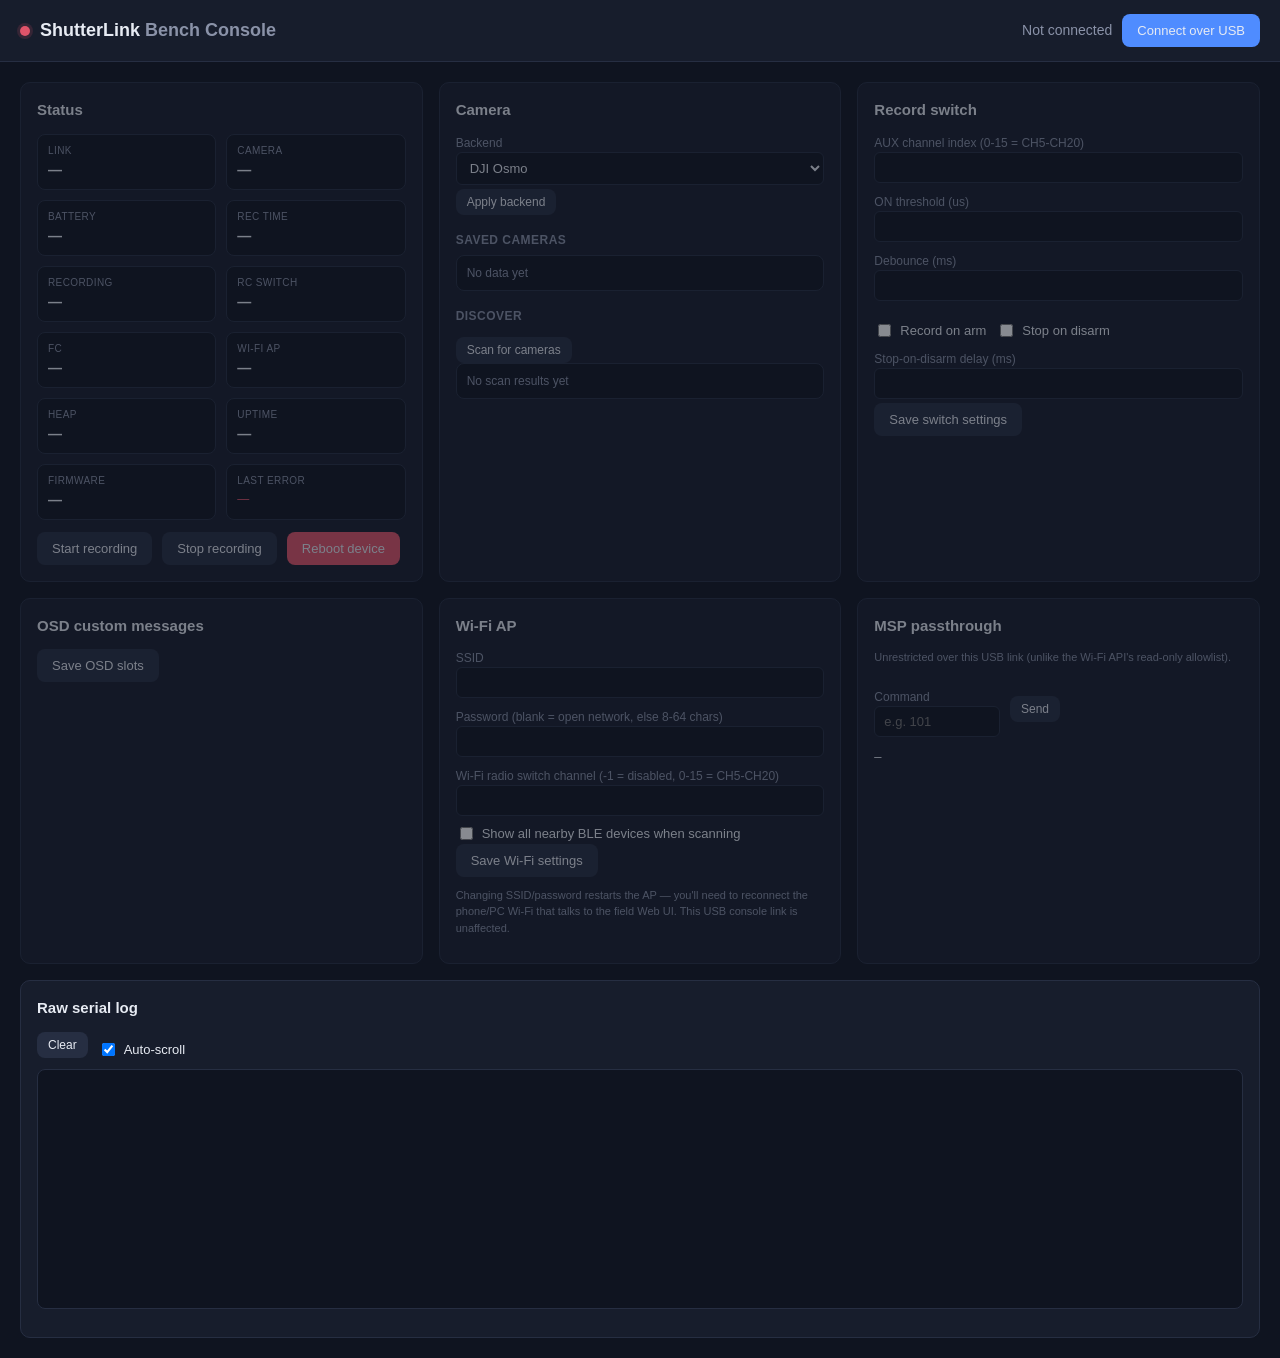
==== docs/index.html @ bcf12dd6 "Add Web Serial Interface hostable on Github Pages" ====
<!DOCTYPE html>
<html lang="en">
<head>
<meta charset="UTF-8">
<meta name="viewport" content="width=device-width, initial-scale=1.0">
<title>ShutterLink Bench Console</title>
<link rel="stylesheet" href="style.css">
</head>
<body>
<header class="topbar">
  <div class="brand">
    <span class="dot" id="connDot"></span>
    <h1>ShutterLink <span class="muted">Bench Console</span></h1>
  </div>
  <div class="conn-controls">
    <span id="connLabel" class="muted">Not connected</span>
    <button id="btnConnect" class="btn primary">Connect over USB</button>
    <button id="btnDisconnect" class="btn" hidden>Disconnect</button>
  </div>
</header>

<p class="unsupported" id="unsupportedNotice" hidden>
  Your browser doesn't support the <a href="https://developer.mozilla.org/en-US/docs/Web/API/Web_Serial_API" target="_blank" rel="noopener">Web Serial API</a>.
  Use a recent Chrome, Edge, or Opera desktop build. Also note Web Serial requires a secure context —
  this page must be served over <code>https://</code> (GitHub Pages is fine) or <code>http://localhost</code>,
  never opened directly as a <code>file://</code> URL.
</p>

<main id="app" class="grid" aria-disabled="true">

  <!-- Status -->
  <section class="card">
    <h2>Status</h2>
    <div class="status-grid">
      <div class="stat"><span class="label">Link</span><span class="value" id="stCamState">—</span></div>
      <div class="stat"><span class="label">Camera</span><span class="value" id="stCamName">—</span></div>
      <div class="stat"><span class="label">Battery</span><span class="value" id="stCamBatt">—</span></div>
      <div class="stat"><span class="label">Rec time</span><span class="value" id="stRecTime">—</span></div>
      <div class="stat"><span class="label">Recording</span><span class="value" id="stDesired">—</span></div>
      <div class="stat"><span class="label">RC switch</span><span class="value" id="stRcValue">—</span></div>
      <div class="stat"><span class="label">FC</span><span class="value" id="stFc">—</span></div>
      <div class="stat"><span class="label">Wi-Fi AP</span><span class="value" id="stWifi">—</span></div>
      <div class="stat"><span class="label">Heap</span><span class="value" id="stHeap">—</span></div>
      <div class="stat"><span class="label">Uptime</span><span class="value" id="stUptime">—</span></div>
      <div class="stat"><span class="label">Firmware</span><span class="value" id="stVersion">—</span></div>
      <div class="stat error-stat"><span class="label">Last error</span><span class="value" id="stLastError">—</span></div>
    </div>
    <div class="row">
      <button id="btnStart" class="btn">Start recording</button>
      <button id="btnStop" class="btn">Stop recording</button>
      <button id="btnReboot" class="btn danger">Reboot device</button>
    </div>
  </section>

  <!-- Camera -->
  <section class="card">
    <h2>Camera</h2>
    <label>Backend
      <select id="camType">
        <option value="0">DJI Osmo</option>
        <option value="1">GoPro</option>
      </select>
    </label>
    <button id="btnApplyCamType" class="btn small">Apply backend</button>

    <h3>Saved cameras</h3>
    <ul id="savedCamList" class="list">
      <li class="muted">No data yet</li>
    </ul>

    <h3>Discover</h3>
    <div class="row">
      <button id="btnScan" class="btn small">Scan for cameras</button>
      <span id="scanStatus" class="muted"></span>
    </div>
    <ul id="pendingCamList" class="list">
      <li class="muted">No scan results yet</li>
    </ul>
  </section>

  <!-- Record switch -->
  <section class="card">
    <h2>Record switch</h2>
    <label>AUX channel index (0-15 = CH5-CH20)
      <input type="number" id="auxChannel" min="0" max="15" step="1">
    </label>
    <label>ON threshold (us)
      <input type="number" id="threshold" min="1200" max="1800" step="1">
    </label>
    <label>Debounce (ms)
      <input type="number" id="debounce" min="50" max="1000" step="1">
    </label>
    <div class="row toggles">
      <label class="switch-label"><input type="checkbox" id="recordOnArm"> Record on arm</label>
      <label class="switch-label"><input type="checkbox" id="stopOnDisarm"> Stop on disarm</label>
    </div>
    <label>Stop-on-disarm delay (ms)
      <input type="number" id="stopOnDisarmDelay" min="0" max="15000" step="50">
    </label>
    <button id="btnSaveSwitch" class="btn">Save switch settings</button>
  </section>

  <!-- OSD -->
  <section class="card">
    <h2>OSD custom messages</h2>
    <div id="osdSlots" class="osd-slots"></div>
    <button id="btnSaveOsd" class="btn">Save OSD slots</button>
  </section>

  <!-- Wi-Fi -->
  <section class="card">
    <h2>Wi-Fi AP</h2>
    <label>SSID
      <input type="text" id="apSsid" maxlength="32">
    </label>
    <label>Password (blank = open network, else 8-64 chars)
      <input type="text" id="apPass" maxlength="64">
    </label>
    <label>Wi-Fi radio switch channel (-1 = disabled, 0-15 = CH5-CH20)
      <input type="number" id="wifiSwitch" min="-1" max="15" step="1">
    </label>
    <label class="switch-label"><input type="checkbox" id="scanAll"> Show all nearby BLE devices when scanning</label>
    <button id="btnSaveWifi" class="btn">Save Wi-Fi settings</button>
    <p class="hint">Changing SSID/password restarts the AP — you'll need to reconnect the phone/PC Wi-Fi
      that talks to the field Web UI. This USB console link is unaffected.</p>
  </section>

  <!-- MSP -->
  <section class="card">
    <h2>MSP passthrough</h2>
    <p class="hint">Unrestricted over this USB link (unlike the Wi-Fi API's read-only allowlist).</p>
    <div class="row">
      <label>Command
        <input type="number" id="mspCmd" min="0" max="255" step="1" placeholder="e.g. 101">
      </label>
      <button id="btnMsp" class="btn small">Send</button>
    </div>
    <pre id="mspResult" class="mono small-pre">—</pre>
  </section>

  <!-- Raw log -->
  <section class="card wide">
    <h2>Raw serial log</h2>
    <div class="row">
      <button id="btnClearLog" class="btn small">Clear</button>
      <label class="switch-label"><input type="checkbox" id="autoScroll" checked> Auto-scroll</label>
    </div>
    <pre id="rawLog" class="mono log"></pre>
  </section>

</main>

<script src="app.js"></script>
</body>
</html>
---- docs/style.css ----
:root {
  --bg: #0f1420;
  --panel: #171d2c;
  --panel-border: #262e42;
  --text: #e7ebf3;
  --muted: #8a92a8;
  --accent: #4f8cff;
  --accent-dim: #2c4a86;
  --ok: #33c07f;
  --warn: #e0a63e;
  --err: #e0546a;
  --radius: 10px;
}

* { box-sizing: border-box; }

body {
  margin: 0;
  background: var(--bg);
  color: var(--text);
  font-family: -apple-system, BlinkMacSystemFont, "Segoe UI", Roboto, sans-serif;
  font-size: 14px;
  line-height: 1.5;
}

h1 { font-size: 18px; margin: 0; font-weight: 600; }
h2 { font-size: 15px; margin: 0 0 12px; font-weight: 600; color: var(--text); }
h3 { font-size: 12px; margin: 16px 0 6px; text-transform: uppercase; letter-spacing: .04em; color: var(--muted); }

.muted { color: var(--muted); }

.topbar {
  display: flex;
  align-items: center;
  justify-content: space-between;
  gap: 12px;
  padding: 14px 20px;
  border-bottom: 1px solid var(--panel-border);
  background: var(--panel);
  flex-wrap: wrap;
}

.brand { display: flex; align-items: center; gap: 10px; }

.dot {
  width: 10px; height: 10px; border-radius: 50%;
  background: var(--err);
  box-shadow: 0 0 0 3px rgba(224, 84, 106, .15);
  flex-shrink: 0;
}
.dot.connected {
  background: var(--ok);
  box-shadow: 0 0 0 3px rgba(51, 192, 127, .18);
}

.conn-controls { display: flex; align-items: center; gap: 10px; }

.unsupported {
  margin: 16px 20px;
  padding: 12px 14px;
  background: rgba(224, 166, 62, .1);
  border: 1px solid rgba(224, 166, 62, .35);
  border-radius: var(--radius);
  color: var(--warn);
}
.unsupported a { color: inherit; }

.btn {
  background: var(--panel-border);
  color: var(--text);
  border: 1px solid transparent;
  border-radius: 8px;
  padding: 8px 14px;
  font-size: 13px;
  cursor: pointer;
}
.btn:hover { filter: brightness(1.15); }
.btn:disabled { opacity: .4; cursor: not-allowed; }
.btn.small { padding: 5px 10px; font-size: 12px; }
.btn.primary { background: var(--accent); }
.btn.danger { background: var(--err); }

.grid {
  display: grid;
  grid-template-columns: repeat(auto-fit, minmax(300px, 1fr));
  gap: 16px;
  padding: 20px;
}

#app[aria-disabled="true"] .card:not(.wide) { opacity: .5; pointer-events: none; }

.card {
  background: var(--panel);
  border: 1px solid var(--panel-border);
  border-radius: var(--radius);
  padding: 16px;
}
.card.wide { grid-column: 1 / -1; }

label {
  display: block;
  font-size: 12px;
  color: var(--muted);
  margin: 10px 0 4px;
}

input[type="text"], input[type="number"], select {
  width: 100%;
  background: var(--bg);
  border: 1px solid var(--panel-border);
  color: var(--text);
  border-radius: 6px;
  padding: 7px 9px;
  font-size: 13px;
}

.switch-label {
  display: flex;
  align-items: center;
  gap: 6px;
  color: var(--text);
  font-size: 13px;
  margin: 8px 0 0;
}
.switch-label input { width: auto; }

.row { display: flex; align-items: center; gap: 10px; flex-wrap: wrap; margin-top: 12px; }
.toggles { margin-top: 12px; }

.status-grid {
  display: grid;
  grid-template-columns: repeat(auto-fill, minmax(120px, 1fr));
  gap: 10px;
}
.stat {
  display: flex;
  flex-direction: column;
  gap: 2px;
  padding: 8px 10px;
  background: var(--bg);
  border-radius: 8px;
  border: 1px solid var(--panel-border);
}
.stat .label { font-size: 10px; text-transform: uppercase; letter-spacing: .04em; color: var(--muted); }
.stat .value { font-size: 14px; font-weight: 600; word-break: break-word; }
.error-stat .value { color: var(--err); font-weight: 500; font-size: 12px; }

.list {
  list-style: none;
  margin: 0;
  padding: 0;
  display: flex;
  flex-direction: column;
  gap: 6px;
}
.list li {
  display: flex;
  align-items: center;
  justify-content: space-between;
  gap: 8px;
  padding: 8px 10px;
  background: var(--bg);
  border: 1px solid var(--panel-border);
  border-radius: 8px;
  font-size: 12px;
}
.list li.active { border-color: var(--accent); }
.list .cam-name { font-weight: 600; }
.list .cam-meta { color: var(--muted); }
.list .cam-actions { display: flex; gap: 6px; }

.osd-slots {
  display: grid;
  grid-template-columns: repeat(auto-fit, minmax(130px, 1fr));
  gap: 10px;
}
.osd-slot { display: flex; flex-direction: column; }
.osd-slot .preview { font-size: 11px; color: var(--muted); margin-top: 4px; min-height: 14px; }

.mono { font-family: "SF Mono", Consolas, Menlo, monospace; }
.small-pre { font-size: 12px; white-space: pre-wrap; word-break: break-word; margin: 8px 0 0; }

.log {
  height: 240px;
  overflow-y: auto;
  background: var(--bg);
  border: 1px solid var(--panel-border);
  border-radius: 8px;
  padding: 10px;
  margin-top: 10px;
  font-size: 12px;
  white-space: pre-wrap;
  word-break: break-word;
}

.hint { font-size: 11px; color: var(--muted); margin-top: 10px; }

.log div.log-dbg { color: var(--muted); }
.log div.log-json { color: var(--ok); }
.log div.err { color: var(--err); }

.btn.small.danger { background: var(--err); }

@media (max-width: 640px) {
  .topbar { flex-direction: column; align-items: flex-start; }
}
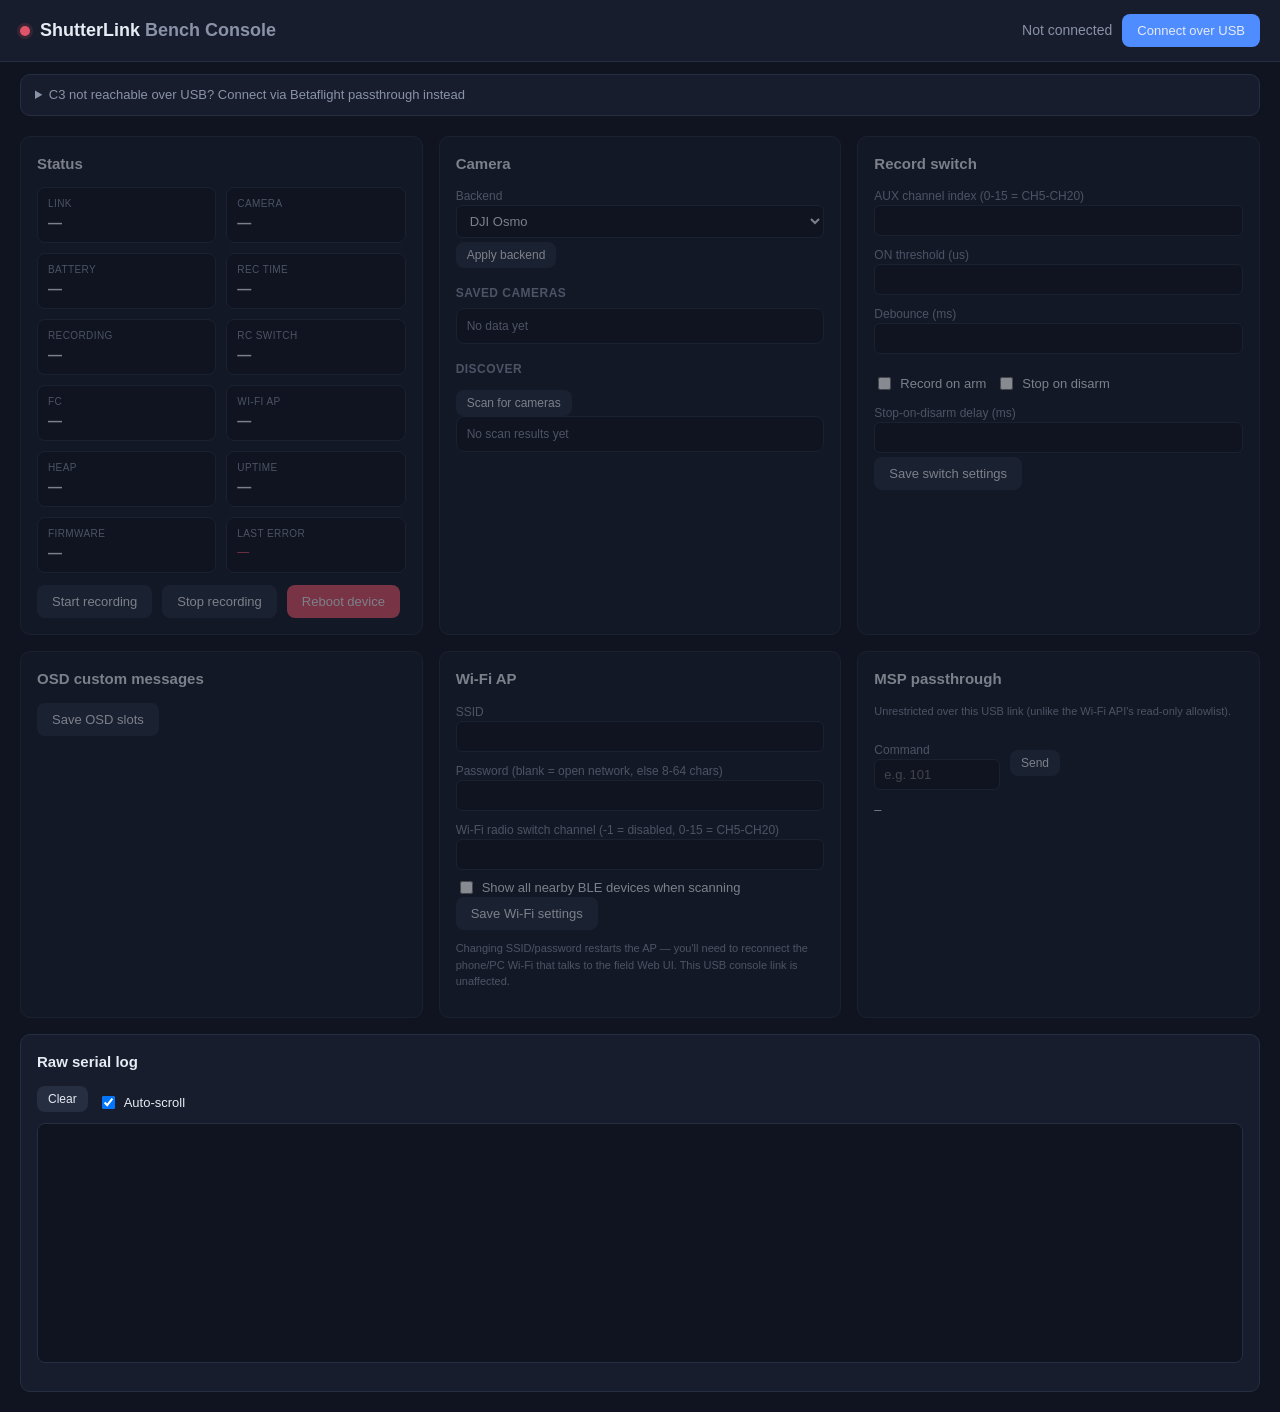
==== commit aa6fee47: "Streamline the Betaflight Passthrough so you don't have to manually set it up" ====
--- a/docs/index.html
+++ b/docs/index.html
@@ -18,6 +18,26 @@
     <button id="btnDisconnect" class="btn" hidden>Disconnect</button>
   </div>
 </header>
+
+<details class="passthrough-panel" id="passthroughPanel">
+  <summary>C3 not reachable over USB? Connect via Betaflight passthrough instead</summary>
+  <div class="row">
+    <label>FC UART # (Ports tab, wired to the C3)
+      <input type="number" id="fcUartNumber" min="1" max="20" step="1" placeholder="e.g. 3">
+    </label>
+    <label>Baud
+      <input type="number" id="fcUartBaud" min="9600" step="1" value="115200">
+    </label>
+    <button id="btnConnectPassthrough" class="btn">Connect via FC passthrough</button>
+  </div>
+  <p class="hint">
+    Opens the FC's own USB port, drives its CLI the way Betaflight Configurator's CLI tab does
+    (<code>#</code> then <code>serialpassthrough &lt;uart&gt; &lt;baud&gt;</code>), then talks to the
+    C3 straight over that same connection — no Configurator window, no reconnecting to a different
+    port. The FC stops flying the instant passthrough starts and needs a power cycle afterwards to
+    fly again, so this is a bench/disarmed-only connection method, same as the direct USB one.
+  </p>
+</details>
 
 <p class="unsupported" id="unsupportedNotice" hidden>
   Your browser doesn't support the <a href="https://developer.mozilla.org/en-US/docs/Web/API/Web_Serial_API" target="_blank" rel="noopener">Web Serial API</a>.
--- a/docs/style.css
+++ b/docs/style.css
@@ -55,6 +55,23 @@
 
 .conn-controls { display: flex; align-items: center; gap: 10px; }
 
+.passthrough-panel {
+  margin: 12px 20px 0;
+  padding: 10px 14px;
+  background: var(--panel);
+  border: 1px solid var(--panel-border);
+  border-radius: var(--radius);
+}
+.passthrough-panel summary {
+  cursor: pointer;
+  font-size: 13px;
+  color: var(--muted);
+}
+.passthrough-panel summary:hover { color: var(--text); }
+.passthrough-panel .row { margin-top: 12px; align-items: flex-end; }
+.passthrough-panel label { margin: 0; min-width: 140px; }
+.passthrough-panel input { width: auto; }
+
 .unsupported {
   margin: 16px 20px;
   padding: 12px 14px;
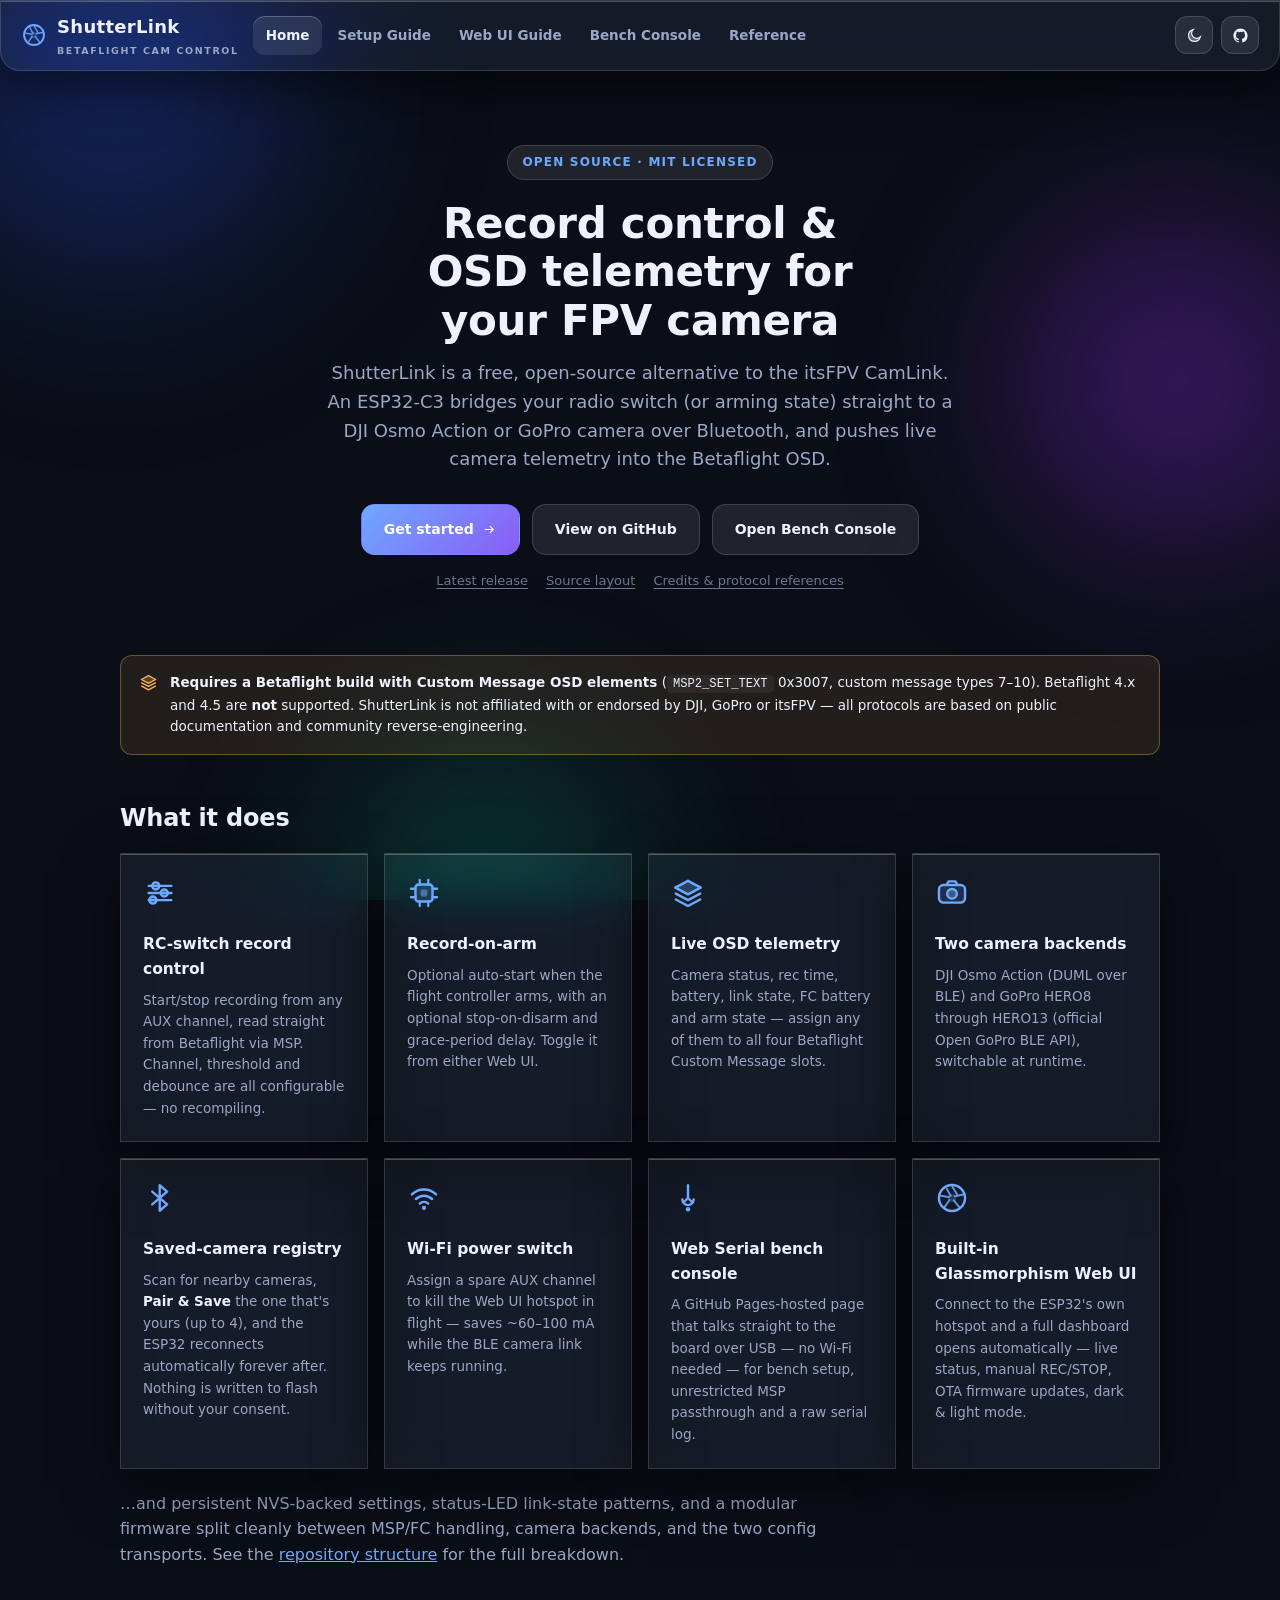
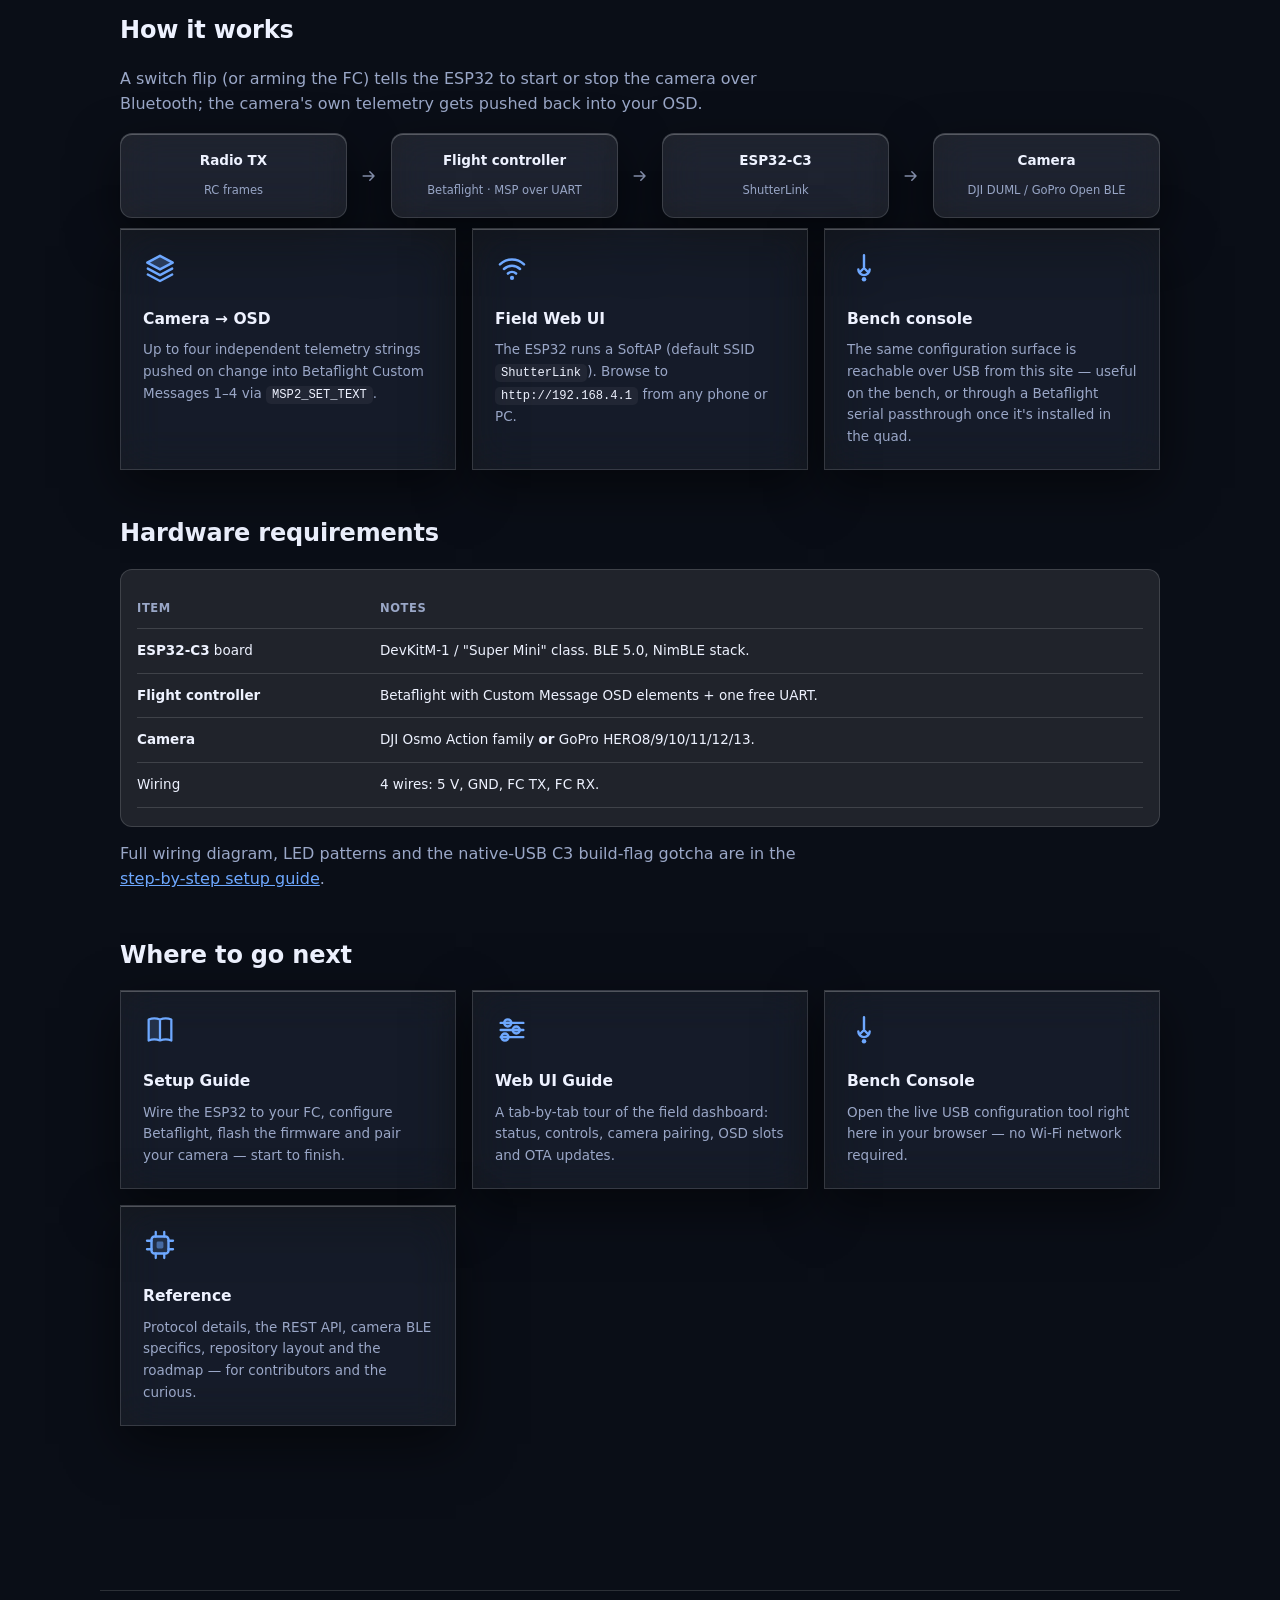
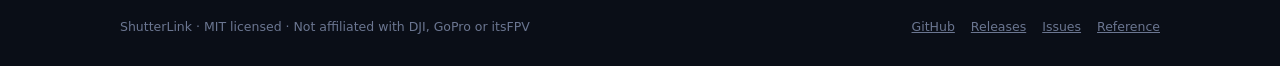
==== commit ccf7205e: "Update Github Pages to a proper site" ====
--- a/docs/index.html
+++ b/docs/index.html
@@ -1,175 +1,233 @@
 <!DOCTYPE html>
-<html lang="en">
+<html lang="en" data-theme="dark">
 <head>
 <meta charset="UTF-8">
 <meta name="viewport" content="width=device-width, initial-scale=1.0">
-<title>ShutterLink Bench Console</title>
-<link rel="stylesheet" href="style.css">
+<title>ShutterLink — Open-source CamLink alternative for Betaflight</title>
+<meta name="description" content="ShutterLink is an open-source ESP32-C3 BLE bridge that turns an RC switch into record control for DJI Osmo Action and GoPro cameras, with live telemetry pushed into the Betaflight OSD.">
+<script>(function(){try{var t=localStorage.getItem('shutterlink.theme');if(t)document.documentElement.setAttribute('data-theme',t);}catch(e){}})();</script>
+<link rel="stylesheet" href="assets/site.css">
 </head>
 <body>
-<header class="topbar">
-  <div class="brand">
-    <span class="dot" id="connDot"></span>
-    <h1>ShutterLink <span class="muted">Bench Console</span></h1>
-  </div>
-  <div class="conn-controls">
-    <span id="connLabel" class="muted">Not connected</span>
-    <button id="btnConnect" class="btn primary">Connect over USB</button>
-    <button id="btnDisconnect" class="btn" hidden>Disconnect</button>
+<div class="bg"><div class="blob b1"></div><div class="blob b2"></div><div class="blob b3"></div></div>
+<svg width="0" height="0" style="position:absolute">
+<defs>
+<symbol id="i-aperture" viewBox="0 0 24 24"><circle cx="12" cy="12" r="9.2" fill="none" stroke="currentColor" stroke-width="1.7"/><path d="M12 3.5 L15.8 9.8 M20.9 9.4 L13.4 10.9 M17.8 19.4 L12.9 13.1 M6.4 19 L10.6 12.9 M3.2 10.2 L10.5 11.4 M8 4.9 L11.4 11" fill="none" stroke="currentColor" stroke-width="1.4" opacity=".85"/><circle cx="12" cy="12" r="3.1" fill="currentColor" opacity=".22"/></symbol>
+<symbol id="i-sun" viewBox="0 0 24 24"><circle cx="12" cy="12" r="4.4" fill="currentColor" opacity=".3"/><circle cx="12" cy="12" r="4.4" fill="none" stroke="currentColor" stroke-width="1.7"/><g stroke="currentColor" stroke-width="1.7" stroke-linecap="round"><path d="M12 2.8v2.4M12 18.8v2.4M2.8 12h2.4M18.8 12h2.4M5.5 5.5l1.7 1.7M16.8 16.8l1.7 1.7M18.5 5.5l-1.7 1.7M7.2 16.8l-1.7 1.7"/></g></symbol>
+<symbol id="i-moon" viewBox="0 0 24 24"><path d="M20.2 13.9 A8.4 8.4 0 1 1 10 3.7 A6.8 6.8 0 0 0 20.2 13.9 Z" fill="currentColor" opacity=".28"/><path d="M20.2 13.9 A8.4 8.4 0 1 1 10 3.7 A6.8 6.8 0 0 0 20.2 13.9 Z" fill="none" stroke="currentColor" stroke-width="1.7"/></symbol>
+<symbol id="i-menu" viewBox="0 0 24 24"><g stroke="currentColor" stroke-width="1.8" stroke-linecap="round"><path d="M4 7h16M4 12h16M4 17h16"/></g></symbol>
+<symbol id="i-github" viewBox="0 0 24 24"><path fill="currentColor" d="M12 2C6.48 2 2 6.58 2 12.25c0 4.53 2.87 8.37 6.84 9.73.5.1.68-.22.68-.5 0-.24-.01-.87-.01-1.71-2.78.62-3.37-1.37-3.37-1.37-.45-1.19-1.11-1.5-1.11-1.5-.91-.64.07-.63.07-.63 1 .07 1.53 1.05 1.53 1.05.89 1.57 2.34 1.12 2.91.85.09-.66.35-1.12.63-1.38-2.22-.26-4.56-1.14-4.56-5.07 0-1.12.39-2.04 1.03-2.75-.1-.26-.45-1.32.1-2.75 0 0 .84-.28 2.75 1.05a9.3 9.3 0 0 1 2.5-.35c.85 0 1.71.12 2.5.35 1.91-1.33 2.75-1.05 2.75-1.05.55 1.43.2 2.49.1 2.75.64.71 1.03 1.63 1.03 2.75 0 3.94-2.34 4.8-4.57 5.06.36.32.68.94.68 1.9 0 1.37-.01 2.47-.01 2.81 0 .28.18.61.69.5A10.26 10.26 0 0 0 22 12.25C22 6.58 17.52 2 12 2Z"/></symbol>
+<symbol id="i-cam" viewBox="0 0 24 24"><rect x="2.8" y="6.4" width="18.4" height="12.4" rx="3.2" fill="currentColor" opacity=".16"/><rect x="2.8" y="6.4" width="18.4" height="12.4" rx="3.2" fill="none" stroke="currentColor" stroke-width="1.7"/><path d="M8.2 6.2 L9.6 3.8 h4.8 l1.4 2.4" fill="none" stroke="currentColor" stroke-width="1.7" stroke-linejoin="round"/><circle cx="12" cy="12.6" r="3.4" fill="currentColor" opacity=".35"/><circle cx="12" cy="12.6" r="3.4" fill="none" stroke="currentColor" stroke-width="1.7"/></symbol>
+<symbol id="i-sliders" viewBox="0 0 24 24"><g stroke="currentColor" stroke-width="1.7" stroke-linecap="round"><path d="M4 7h16M4 12h16M4 17h16"/></g><circle cx="9" cy="7" r="2.5" fill="currentColor" opacity=".35"/><circle cx="9" cy="7" r="2.5" fill="none" stroke="currentColor" stroke-width="1.7"/><circle cx="15" cy="12" r="2.5" fill="currentColor" opacity=".35"/><circle cx="15" cy="12" r="2.5" fill="none" stroke="currentColor" stroke-width="1.7"/><circle cx="7" cy="17" r="2.5" fill="currentColor" opacity=".35"/><circle cx="7" cy="17" r="2.5" fill="none" stroke="currentColor" stroke-width="1.7"/></symbol>
+<symbol id="i-layers" viewBox="0 0 24 24"><path d="M12 3.4 L21 8.2 L12 13 L3 8.2 Z" fill="currentColor" opacity=".25"/><path d="M12 3.4 L21 8.2 L12 13 L3 8.2 Z" fill="none" stroke="currentColor" stroke-width="1.7" stroke-linejoin="round"/><path d="M3.4 12.4 L12 17 L20.6 12.4 M3.4 16.6 L12 21.2 L20.6 16.6" fill="none" stroke="currentColor" stroke-width="1.7" stroke-linecap="round" stroke-linejoin="round"/></symbol>
+<symbol id="i-wifi" viewBox="0 0 24 24"><path d="M3.5 9.4 C8.4 4.9 15.6 4.9 20.5 9.4 M6.3 12.7 C9.6 9.7 14.4 9.7 17.7 12.7 M9.1 15.9 C10.8 14.4 13.2 14.4 14.9 15.9" fill="none" stroke="currentColor" stroke-width="1.8" stroke-linecap="round"/><circle cx="12" cy="19" r="1.5" fill="currentColor"/></symbol>
+<symbol id="i-bt" viewBox="0 0 24 24"><path d="M6.5 7.5 L17 16.5 L11.8 21 V3 L17 7.5 L6.5 16.5" fill="none" stroke="currentColor" stroke-width="1.7" stroke-linecap="round" stroke-linejoin="round"/></symbol>
+<symbol id="i-usb" viewBox="0 0 24 24"><path d="M12 3v9m0 0-3 3m3-3 3 3M8 13a4 4 0 1 0 8 0" fill="none" stroke="currentColor" stroke-width="1.7" stroke-linecap="round" stroke-linejoin="round"/><circle cx="12" cy="20" r="1.6" fill="currentColor"/></symbol>
+<symbol id="i-chip" viewBox="0 0 24 24"><rect x="6" y="6" width="12" height="12" rx="2.2" fill="currentColor" opacity=".16"/><rect x="6" y="6" width="12" height="12" rx="2.2" fill="none" stroke="currentColor" stroke-width="1.7"/><rect x="9.6" y="9.6" width="4.8" height="4.8" rx="1" fill="currentColor" opacity=".5"/><g stroke="currentColor" stroke-width="1.6" stroke-linecap="round"><path d="M9 2.8v3.2M15 2.8v3.2M9 18v3.2M15 18v3.2M2.8 9h3.2M2.8 15h3.2M18 9h3.2M18 15h3.2"/></g></symbol>
+<symbol id="i-book" viewBox="0 0 24 24"><path d="M4 4.6c2.6-1 5.4-1 8 0v14.8c-2.6-1-5.4-1-8 0Z" fill="currentColor" opacity=".16"/><path d="M4 4.6c2.6-1 5.4-1 8 0v14.8c-2.6-1-5.4-1-8 0ZM20 4.6c-2.6-1-5.4-1-8 0v14.8c2.6-1 5.4-1 8 0Z" fill="none" stroke="currentColor" stroke-width="1.6" stroke-linejoin="round"/></symbol>
+<symbol id="i-arrow" viewBox="0 0 24 24"><path d="M5 12h13m0 0-5-5m5 5-5 5" fill="none" stroke="currentColor" stroke-width="1.8" stroke-linecap="round" stroke-linejoin="round"/></symbol>
+</defs>
+</svg>
+
+<header class="site-header glass">
+  <a href="index.html" class="brand">
+    <svg><use href="#i-aperture"/></svg>
+    <span class="name">ShutterLink<span class="sub">Betaflight Cam Control</span></span>
+  </a>
+  <button class="iconbtn" id="navToggle" aria-label="Toggle menu"><svg><use href="#i-menu"/></svg></button>
+  <nav class="site-nav">
+    <a href="index.html">Home</a>
+    <a href="setup.html">Setup Guide</a>
+    <a href="webui.html">Web UI Guide</a>
+    <a href="console.html">Bench Console</a>
+    <a href="reference.html">Reference</a>
+  </nav>
+  <div class="header-actions">
+    <button class="iconbtn" id="themeBtn" title="Toggle theme"><svg id="themeIco"><use href="#i-moon"/></svg></button>
+    <a class="iconbtn" href="https://github.com/Caboosh/shutterlink-CBSHFPV" target="_blank" rel="noopener" title="View on GitHub"><svg><use href="#i-github"/></svg></a>
   </div>
 </header>
 
-<details class="passthrough-panel" id="passthroughPanel">
-  <summary>C3 not reachable over USB? Connect via Betaflight passthrough instead</summary>
-  <div class="row">
-    <label>FC UART # (Ports tab, wired to the C3)
-      <input type="number" id="fcUartNumber" min="1" max="20" step="1" placeholder="e.g. 3">
-    </label>
-    <label>Baud
-      <input type="number" id="fcUartBaud" min="9600" step="1" value="115200">
-    </label>
-    <button id="btnConnectPassthrough" class="btn">Connect via FC passthrough</button>
+<main class="page">
+
+  <section class="hero">
+    <span class="eyebrow">Open source · MIT licensed</span>
+    <h1>Record control &amp; OSD telemetry for your FPV camera</h1>
+    <p class="sub">ShutterLink is a free, open-source alternative to the itsFPV CamLink. An ESP32-C3
+      bridges your radio switch (or arming state) straight to a DJI Osmo Action or GoPro camera over
+      Bluetooth, and pushes live camera telemetry into the Betaflight OSD.</p>
+    <div class="hero-ctas">
+      <a class="btn primary" href="setup.html">Get started <svg width="15" height="15"><use href="#i-arrow"/></svg></a>
+      <a class="btn" href="https://github.com/Caboosh/shutterlink-CBSHFPV" target="_blank" rel="noopener">View on GitHub</a>
+      <a class="btn" href="console.html">Open Bench Console</a>
+    </div>
+    <div class="hero-links">
+      <a href="https://github.com/Caboosh/shutterlink-CBSHFPV/releases" target="_blank" rel="noopener">Latest release</a>
+      <a href="reference.html#repository-structure">Source layout</a>
+      <a href="reference.html#credits">Credits &amp; protocol references</a>
+    </div>
+  </section>
+
+  <section class="section">
+    <div class="notice">
+      <svg><use href="#i-layers"/></svg>
+      <p><strong>Requires a Betaflight build with Custom Message OSD elements</strong>
+        (<code>MSP2_SET_TEXT</code> 0x3007, custom message types 7–10). Betaflight 4.x and 4.5 are
+        <strong>not</strong> supported. ShutterLink is not affiliated with or endorsed by DJI, GoPro or
+        itsFPV — all protocols are based on public documentation and community reverse-engineering.</p>
+    </div>
+  </section>
+
+  <section class="section">
+    <h2>What it does</h2>
+    <div class="grid">
+      <div class="glass feature">
+        <svg class="ic"><use href="#i-sliders"/></svg>
+        <h3>RC-switch record control</h3>
+        <p>Start/stop recording from any AUX channel, read straight from Betaflight via MSP. Channel,
+          threshold and debounce are all configurable — no recompiling.</p>
+      </div>
+      <div class="glass feature">
+        <svg class="ic"><use href="#i-chip"/></svg>
+        <h3>Record-on-arm</h3>
+        <p>Optional auto-start when the flight controller arms, with an optional stop-on-disarm and
+          grace-period delay. Toggle it from either Web UI.</p>
+      </div>
+      <div class="glass feature">
+        <svg class="ic"><use href="#i-layers"/></svg>
+        <h3>Live OSD telemetry</h3>
+        <p>Camera status, rec time, battery, link state, FC battery and arm state — assign any of them
+          to all four Betaflight Custom Message slots.</p>
+      </div>
+      <div class="glass feature">
+        <svg class="ic"><use href="#i-cam"/></svg>
+        <h3>Two camera backends</h3>
+        <p>DJI Osmo Action (DUML over BLE) and GoPro HERO8 through HERO13 (official Open GoPro BLE API),
+          switchable at runtime.</p>
+      </div>
+      <div class="glass feature">
+        <svg class="ic"><use href="#i-bt"/></svg>
+        <h3>Saved-camera registry</h3>
+        <p>Scan for nearby cameras, <strong>Pair &amp; Save</strong> the one that's yours (up to 4), and
+          the ESP32 reconnects automatically forever after. Nothing is written to flash without your
+          consent.</p>
+      </div>
+      <div class="glass feature">
+        <svg class="ic"><use href="#i-wifi"/></svg>
+        <h3>Wi-Fi power switch</h3>
+        <p>Assign a spare AUX channel to kill the Web UI hotspot in flight — saves ~60–100&nbsp;mA while
+          the BLE camera link keeps running.</p>
+      </div>
+      <div class="glass feature">
+        <svg class="ic"><use href="#i-usb"/></svg>
+        <h3>Web Serial bench console</h3>
+        <p>A GitHub Pages-hosted page that talks straight to the board over USB — no Wi-Fi needed —
+          for bench setup, unrestricted MSP passthrough and a raw serial log.</p>
+      </div>
+      <div class="glass feature">
+        <svg class="ic"><use href="#i-aperture"/></svg>
+        <h3>Built-in Glassmorphism Web UI</h3>
+        <p>Connect to the ESP32's own hotspot and a full dashboard opens automatically — live status,
+          manual REC/STOP, OTA firmware updates, dark &amp; light mode.</p>
+      </div>
+    </div>
+    <p style="margin-top:22px">…and persistent NVS-backed settings, status-LED link-state patterns, and a
+      modular firmware split cleanly between MSP/FC handling, camera backends, and the two config
+      transports. See the <a href="reference.html#repository-structure">repository structure</a> for the
+      full breakdown.</p>
+  </section>
+
+  <section class="section">
+    <h2>How it works</h2>
+    <p>A switch flip (or arming the FC) tells the ESP32 to start or stop the camera over Bluetooth; the
+      camera's own telemetry gets pushed back into your OSD.</p>
+    <div class="flow">
+      <div class="node glass"><b>Radio TX</b><span>RC frames</span></div>
+      <div class="arrow"><svg width="20" height="20"><use href="#i-arrow"/></svg></div>
+      <div class="node glass"><b>Flight controller</b><span>Betaflight · MSP over UART</span></div>
+      <div class="arrow"><svg width="20" height="20"><use href="#i-arrow"/></svg></div>
+      <div class="node glass"><b>ESP32-C3</b><span>ShutterLink</span></div>
+      <div class="arrow"><svg width="20" height="20"><use href="#i-arrow"/></svg></div>
+      <div class="node glass"><b>Camera</b><span>DJI DUML / GoPro Open BLE</span></div>
+    </div>
+    <div class="grid cols-2" style="margin-top:8px">
+      <div class="glass feature">
+        <svg class="ic"><use href="#i-layers"/></svg>
+        <h3>Camera → OSD</h3>
+        <p>Up to four independent telemetry strings pushed on change into Betaflight Custom Messages
+          1–4 via <code>MSP2_SET_TEXT</code>.</p>
+      </div>
+      <div class="glass feature">
+        <svg class="ic"><use href="#i-wifi"/></svg>
+        <h3>Field Web UI</h3>
+        <p>The ESP32 runs a SoftAP (default SSID <code>ShutterLink</code>). Browse to
+          <code>http://192.168.4.1</code> from any phone or PC.</p>
+      </div>
+      <div class="glass feature">
+        <svg class="ic"><use href="#i-usb"/></svg>
+        <h3>Bench console</h3>
+        <p>The same configuration surface is reachable over USB from this site — useful on the bench, or
+          through a Betaflight serial passthrough once it's installed in the quad.</p>
+      </div>
+    </div>
+  </section>
+
+  <section class="section">
+    <h2>Hardware requirements</h2>
+    <div class="table-wrap">
+      <table>
+        <tr><th>Item</th><th>Notes</th></tr>
+        <tr><td><strong>ESP32-C3</strong> board</td><td>DevKitM-1 / "Super Mini" class. BLE 5.0, NimBLE stack.</td></tr>
+        <tr><td><strong>Flight controller</strong></td><td>Betaflight with Custom Message OSD elements + one free UART.</td></tr>
+        <tr><td><strong>Camera</strong></td><td>DJI Osmo Action family <strong>or</strong> GoPro HERO8/9/10/11/12/13.</td></tr>
+        <tr><td>Wiring</td><td>4 wires: 5&nbsp;V, GND, FC TX, FC RX.</td></tr>
+      </table>
+    </div>
+    <p style="margin-top:14px">Full wiring diagram, LED patterns and the native-USB C3 build-flag gotcha
+      are in the <a href="setup.html">step-by-step setup guide</a>.</p>
+  </section>
+
+  <section class="section">
+    <h2>Where to go next</h2>
+    <div class="grid cols-2">
+      <a class="glass feature" href="setup.html" style="text-decoration:none;display:block">
+        <svg class="ic"><use href="#i-book"/></svg>
+        <h3>Setup Guide</h3>
+        <p>Wire the ESP32 to your FC, configure Betaflight, flash the firmware and pair your camera —
+          start to finish.</p>
+      </a>
+      <a class="glass feature" href="webui.html" style="text-decoration:none;display:block">
+        <svg class="ic"><use href="#i-sliders"/></svg>
+        <h3>Web UI Guide</h3>
+        <p>A tab-by-tab tour of the field dashboard: status, controls, camera pairing, OSD slots and OTA
+          updates.</p>
+      </a>
+      <a class="glass feature" href="console.html" style="text-decoration:none;display:block">
+        <svg class="ic"><use href="#i-usb"/></svg>
+        <h3>Bench Console</h3>
+        <p>Open the live USB configuration tool right here in your browser — no Wi-Fi network required.</p>
+      </a>
+      <a class="glass feature" href="reference.html" style="text-decoration:none;display:block">
+        <svg class="ic"><use href="#i-chip"/></svg>
+        <h3>Reference</h3>
+        <p>Protocol details, the REST API, camera BLE specifics, repository layout and the roadmap — for
+          contributors and the curious.</p>
+      </a>
+    </div>
+  </section>
+
+</main>
+
+<footer class="site-footer">
+  <span>ShutterLink · MIT licensed · Not affiliated with DJI, GoPro or itsFPV</span>
+  <div class="footer-links">
+    <a href="https://github.com/Caboosh/shutterlink-CBSHFPV" target="_blank" rel="noopener">GitHub</a>
+    <a href="https://github.com/Caboosh/shutterlink-CBSHFPV/releases" target="_blank" rel="noopener">Releases</a>
+    <a href="https://github.com/Caboosh/shutterlink-CBSHFPV/issues" target="_blank" rel="noopener">Issues</a>
+    <a href="reference.html">Reference</a>
   </div>
-  <p class="hint">
-    Opens the FC's own USB port, drives its CLI the way Betaflight Configurator's CLI tab does
-    (<code>#</code> then <code>serialpassthrough &lt;uart&gt; &lt;baud&gt;</code>), then talks to the
-    C3 straight over that same connection — no Configurator window, no reconnecting to a different
-    port. The FC stops flying the instant passthrough starts and needs a power cycle afterwards to
-    fly again, so this is a bench/disarmed-only connection method, same as the direct USB one.
-  </p>
-</details>
-
-<p class="unsupported" id="unsupportedNotice" hidden>
-  Your browser doesn't support the <a href="https://developer.mozilla.org/en-US/docs/Web/API/Web_Serial_API" target="_blank" rel="noopener">Web Serial API</a>.
-  Use a recent Chrome, Edge, or Opera desktop build. Also note Web Serial requires a secure context —
-  this page must be served over <code>https://</code> (GitHub Pages is fine) or <code>http://localhost</code>,
-  never opened directly as a <code>file://</code> URL.
-</p>
-
-<main id="app" class="grid" aria-disabled="true">
-
-  <!-- Status -->
-  <section class="card">
-    <h2>Status</h2>
-    <div class="status-grid">
-      <div class="stat"><span class="label">Link</span><span class="value" id="stCamState">—</span></div>
-      <div class="stat"><span class="label">Camera</span><span class="value" id="stCamName">—</span></div>
-      <div class="stat"><span class="label">Battery</span><span class="value" id="stCamBatt">—</span></div>
-      <div class="stat"><span class="label">Rec time</span><span class="value" id="stRecTime">—</span></div>
-      <div class="stat"><span class="label">Recording</span><span class="value" id="stDesired">—</span></div>
-      <div class="stat"><span class="label">RC switch</span><span class="value" id="stRcValue">—</span></div>
-      <div class="stat"><span class="label">FC</span><span class="value" id="stFc">—</span></div>
-      <div class="stat"><span class="label">Wi-Fi AP</span><span class="value" id="stWifi">—</span></div>
-      <div class="stat"><span class="label">Heap</span><span class="value" id="stHeap">—</span></div>
-      <div class="stat"><span class="label">Uptime</span><span class="value" id="stUptime">—</span></div>
-      <div class="stat"><span class="label">Firmware</span><span class="value" id="stVersion">—</span></div>
-      <div class="stat error-stat"><span class="label">Last error</span><span class="value" id="stLastError">—</span></div>
-    </div>
-    <div class="row">
-      <button id="btnStart" class="btn">Start recording</button>
-      <button id="btnStop" class="btn">Stop recording</button>
-      <button id="btnReboot" class="btn danger">Reboot device</button>
-    </div>
-  </section>
-
-  <!-- Camera -->
-  <section class="card">
-    <h2>Camera</h2>
-    <label>Backend
-      <select id="camType">
-        <option value="0">DJI Osmo</option>
-        <option value="1">GoPro</option>
-      </select>
-    </label>
-    <button id="btnApplyCamType" class="btn small">Apply backend</button>
-
-    <h3>Saved cameras</h3>
-    <ul id="savedCamList" class="list">
-      <li class="muted">No data yet</li>
-    </ul>
-
-    <h3>Discover</h3>
-    <div class="row">
-      <button id="btnScan" class="btn small">Scan for cameras</button>
-      <span id="scanStatus" class="muted"></span>
-    </div>
-    <ul id="pendingCamList" class="list">
-      <li class="muted">No scan results yet</li>
-    </ul>
-  </section>
-
-  <!-- Record switch -->
-  <section class="card">
-    <h2>Record switch</h2>
-    <label>AUX channel index (0-15 = CH5-CH20)
-      <input type="number" id="auxChannel" min="0" max="15" step="1">
-    </label>
-    <label>ON threshold (us)
-      <input type="number" id="threshold" min="1200" max="1800" step="1">
-    </label>
-    <label>Debounce (ms)
-      <input type="number" id="debounce" min="50" max="1000" step="1">
-    </label>
-    <div class="row toggles">
-      <label class="switch-label"><input type="checkbox" id="recordOnArm"> Record on arm</label>
-      <label class="switch-label"><input type="checkbox" id="stopOnDisarm"> Stop on disarm</label>
-    </div>
-    <label>Stop-on-disarm delay (ms)
-      <input type="number" id="stopOnDisarmDelay" min="0" max="15000" step="50">
-    </label>
-    <button id="btnSaveSwitch" class="btn">Save switch settings</button>
-  </section>
-
-  <!-- OSD -->
-  <section class="card">
-    <h2>OSD custom messages</h2>
-    <div id="osdSlots" class="osd-slots"></div>
-    <button id="btnSaveOsd" class="btn">Save OSD slots</button>
-  </section>
-
-  <!-- Wi-Fi -->
-  <section class="card">
-    <h2>Wi-Fi AP</h2>
-    <label>SSID
-      <input type="text" id="apSsid" maxlength="32">
-    </label>
-    <label>Password (blank = open network, else 8-64 chars)
-      <input type="text" id="apPass" maxlength="64">
-    </label>
-    <label>Wi-Fi radio switch channel (-1 = disabled, 0-15 = CH5-CH20)
-      <input type="number" id="wifiSwitch" min="-1" max="15" step="1">
-    </label>
-    <label class="switch-label"><input type="checkbox" id="scanAll"> Show all nearby BLE devices when scanning</label>
-    <button id="btnSaveWifi" class="btn">Save Wi-Fi settings</button>
-    <p class="hint">Changing SSID/password restarts the AP — you'll need to reconnect the phone/PC Wi-Fi
-      that talks to the field Web UI. This USB console link is unaffected.</p>
-  </section>
-
-  <!-- MSP -->
-  <section class="card">
-    <h2>MSP passthrough</h2>
-    <p class="hint">Unrestricted over this USB link (unlike the Wi-Fi API's read-only allowlist).</p>
-    <div class="row">
-      <label>Command
-        <input type="number" id="mspCmd" min="0" max="255" step="1" placeholder="e.g. 101">
-      </label>
-      <button id="btnMsp" class="btn small">Send</button>
-    </div>
-    <pre id="mspResult" class="mono small-pre">—</pre>
-  </section>
-
-  <!-- Raw log -->
-  <section class="card wide">
-    <h2>Raw serial log</h2>
-    <div class="row">
-      <button id="btnClearLog" class="btn small">Clear</button>
-      <label class="switch-label"><input type="checkbox" id="autoScroll" checked> Auto-scroll</label>
-    </div>
-    <pre id="rawLog" class="mono log"></pre>
-  </section>
-
-</main>
-
-<script src="app.js"></script>
+</footer>
+
+<script src="assets/site.js"></script>
 </body>
 </html>
--- a/docs/assets/site.css
+++ b/docs/assets/site.css
@@ -0,0 +1,222 @@
+/* ============================================================================
+   ShutterLink docs site — shared chrome
+   Same glassmorphism language as the firmware's embedded Web UI
+   (frosted cards, backdrop blur, animated gradient blobs, dark/light theme)
+   so the project looks like one thing everywhere it shows up.
+============================================================================ */
+
+:root{
+  --font:'Segoe UI',system-ui,-apple-system,BlinkMacSystemFont,Roboto,sans-serif;
+  --mono:'Cascadia Code',ui-monospace,Consolas,'SF Mono',Menlo,monospace;
+  --r:20px;
+  --r-sm:12px;
+  --tr:.3s cubic-bezier(.4,.15,.2,1);
+  --maxw:1080px;
+}
+[data-theme="dark"]{
+  --bg:#0a0e17; --bg2:#0d1220; --txt:#eef2ff; --dim:#9aa7c7; --dim2:#6b7691;
+  --glass:rgba(255,255,255,.055); --glass2:rgba(255,255,255,.09); --glass3:rgba(255,255,255,.14);
+  --stroke:rgba(255,255,255,.14); --hi:rgba(255,255,255,.25);
+  --accent:#6ea8ff; --accent2:#8a5cf6; --rec:#ff4d67; --ok:#3ddc97; --warn:#ffb454;
+  --shadow:0 18px 50px rgba(0,0,0,.5);
+  --code-bg:rgba(255,255,255,.05);
+  --blob-op:.5;
+}
+[data-theme="light"]{
+  --bg:#dce4f2; --bg2:#e8edf7; --txt:#131a2b; --dim:#5b687f; --dim2:#7a86a0;
+  --glass:rgba(255,255,255,.55); --glass2:rgba(255,255,255,.72); --glass3:rgba(255,255,255,.85);
+  --stroke:rgba(255,255,255,.65); --hi:rgba(255,255,255,.95);
+  --accent:#2f6fdb; --accent2:#8a5cf6; --rec:#e02e48; --ok:#149e64; --warn:#c47b16;
+  --shadow:0 18px 40px rgba(30,45,80,.18);
+  --code-bg:rgba(20,30,50,.05);
+  --blob-op:.55;
+}
+
+*{box-sizing:border-box}
+html{scroll-behavior:smooth}
+body{
+  margin:0;
+  background:var(--bg);
+  color:var(--txt);
+  font-family:var(--font);
+  line-height:1.6;
+  transition:background .5s,color .5s;
+  min-height:100vh;
+}
+
+/* ---------- background blobs ---------- */
+.bg{position:fixed;inset:0;z-index:-1;overflow:hidden}
+.blob{position:absolute;border-radius:50%;filter:blur(80px);opacity:var(--blob-op);animation:drift 28s ease-in-out infinite alternate}
+.b1{width:46vmax;height:46vmax;left:-14vmax;top:-16vmax;background:radial-gradient(circle,#274bcc,transparent 65%)}
+.b2{width:40vmax;height:40vmax;right:-12vmax;top:14vh;background:radial-gradient(circle,#8a2be2,transparent 65%);animation-delay:-9s}
+.b3{width:36vmax;height:36vmax;left:20vw;bottom:-18vmax;background:radial-gradient(circle,#0e8a72,transparent 65%);animation-delay:-17s}
+@keyframes drift{to{transform:translate(9vmax,6vmax) scale(1.15)}}
+
+.glass{
+  background:var(--glass);
+  border:1px solid var(--stroke);
+  -webkit-backdrop-filter:blur(20px) saturate(160%);
+  backdrop-filter:blur(20px) saturate(160%);
+  box-shadow:var(--shadow),inset 0 1px 0 var(--hi);
+}
+
+/* ---------- header / nav ---------- */
+header.site-header{
+  position:sticky;top:0;z-index:20;
+  display:flex;align-items:center;gap:14px;
+  padding:12px 20px;
+  border-radius:0 0 var(--r) var(--r);
+  margin:0 0 10px;
+}
+.brand{display:flex;align-items:center;gap:10px;text-decoration:none;color:var(--txt);flex-shrink:0}
+.brand svg{width:26px;height:26px;color:var(--accent)}
+.brand .name{font-size:18px;font-weight:700;letter-spacing:.3px}
+.brand .name .sub{display:block;font-size:9.5px;font-weight:600;color:var(--dim);letter-spacing:1.6px;text-transform:uppercase;margin-top:1px}
+
+nav.site-nav{display:flex;align-items:center;gap:2px;flex:1;flex-wrap:wrap}
+nav.site-nav a{
+  color:var(--dim);text-decoration:none;font-size:13.5px;font-weight:600;
+  padding:9px 13px;border-radius:12px;transition:var(--tr);white-space:nowrap;
+}
+nav.site-nav a:hover{color:var(--txt);background:var(--glass2)}
+nav.site-nav a.active{color:var(--txt);background:var(--glass2);box-shadow:inset 0 1px 0 var(--hi)}
+
+.header-actions{display:flex;align-items:center;gap:8px;margin-left:auto}
+.iconbtn{
+  width:38px;height:38px;display:grid;place-items:center;border-radius:12px;cursor:pointer;
+  background:var(--glass2);border:1px solid var(--stroke);color:var(--txt);transition:var(--tr);flex-shrink:0;
+}
+.iconbtn:hover{transform:translateY(-2px);border-color:var(--hi)}
+.iconbtn svg{width:17px;height:17px}
+#navToggle{display:none}
+
+/* ---------- layout ---------- */
+main.page{max-width:var(--maxw);margin:0 auto;padding:8px 20px 60px}
+.section{margin:44px 0}
+.section:first-child{margin-top:20px}
+h1{font-size:clamp(28px,5vw,42px);font-weight:800;line-height:1.15;margin:0 0 14px;letter-spacing:-.3px}
+h2{font-size:24px;font-weight:800;margin:0 0 16px;letter-spacing:-.2px;scroll-margin-top:90px}
+h3{font-size:16px;font-weight:700;margin:22px 0 10px;color:var(--txt)}
+p{color:var(--dim);max-width:70ch}
+p.lead{font-size:17px;color:var(--txt);max-width:60ch}
+a{color:var(--accent)}
+.muted{color:var(--dim)}
+strong{color:var(--txt)}
+
+/* ---------- hero ---------- */
+.hero{text-align:center;padding:56px 20px 20px}
+.hero .eyebrow{
+  display:inline-flex;align-items:center;gap:7px;font-size:12px;font-weight:700;letter-spacing:1.2px;
+  text-transform:uppercase;color:var(--accent);background:var(--glass2);border:1px solid var(--stroke);
+  padding:7px 14px;border-radius:999px;margin-bottom:20px;
+}
+.hero h1{max-width:16ch;margin-left:auto;margin-right:auto}
+.hero .sub{font-size:18px;color:var(--dim);max-width:56ch;margin:0 auto 30px}
+.hero-ctas{display:flex;gap:12px;justify-content:center;flex-wrap:wrap;margin-bottom:16px}
+.hero-links{display:flex;gap:18px;justify-content:center;flex-wrap:wrap;font-size:13px;color:var(--dim2)}
+.hero-links a{color:var(--dim2);text-decoration:underline;text-underline-offset:3px}
+.hero-links a:hover{color:var(--txt)}
+
+/* ---------- buttons ---------- */
+.btn{
+  display:inline-flex;align-items:center;gap:8px;padding:13px 22px;border-radius:14px;border:1px solid var(--stroke);
+  cursor:pointer;font-size:14px;font-weight:700;color:var(--txt);background:var(--glass2);transition:var(--tr);
+  text-decoration:none;
+}
+.btn:hover{transform:translateY(-2px);border-color:var(--hi)}
+.btn.primary{background:linear-gradient(135deg,var(--accent),var(--accent2));border-color:transparent;color:#fff}
+.btn.small{padding:8px 15px;font-size:12.5px;border-radius:10px}
+
+/* ---------- callout notice ---------- */
+.notice{
+  display:flex;gap:12px;padding:16px 18px;border-radius:var(--r-sm);
+  background:rgba(255,180,84,.1);border:1px solid rgba(255,180,84,.35);
+  font-size:13.5px;line-height:1.6;color:var(--txt);margin:20px 0;
+}
+.notice.err{background:rgba(255,77,103,.08);border-color:rgba(255,77,103,.3)}
+.notice.ok{background:rgba(61,220,151,.08);border-color:rgba(61,220,151,.3)}
+.notice svg{width:19px;height:19px;flex-shrink:0;color:var(--warn);margin-top:1px}
+.notice.err svg{color:var(--rec)}
+.notice.ok svg{color:var(--ok)}
+.notice p{margin:0;color:var(--txt);max-width:none}
+.notice code{background:var(--code-bg)}
+
+/* ---------- cards / feature grid ---------- */
+.card{border-radius:var(--r);padding:22px}
+.grid{display:grid;grid-template-columns:repeat(auto-fit,minmax(240px,1fr));gap:16px}
+.grid.cols-2{grid-template-columns:repeat(auto-fit,minmax(320px,1fr))}
+.feature{padding:22px}
+.feature .ic{width:34px;height:34px;color:var(--accent);margin-bottom:14px}
+.feature h3{margin:0 0 8px;font-size:15.5px}
+.feature p{font-size:13.5px;margin:0;max-width:none}
+
+/* ---------- step list ---------- */
+.step{display:flex;gap:18px;padding:26px 0;border-top:1px dashed var(--stroke)}
+.step:first-of-type{border-top:none}
+.step .num{
+  flex-shrink:0;width:38px;height:38px;border-radius:50%;display:grid;place-items:center;
+  font-weight:800;font-size:15px;background:linear-gradient(135deg,var(--accent),var(--accent2));color:#fff;
+}
+.step .body{flex:1;min-width:0}
+.step h3{margin:6px 0 8px;font-size:18px}
+
+/* ---------- tables ---------- */
+table{width:100%;border-collapse:collapse;font-size:13.5px;margin:14px 0}
+th,td{text-align:left;padding:11px 14px;border-bottom:1px solid var(--stroke)}
+th{font-weight:700;color:var(--dim);font-size:11.5px;text-transform:uppercase;letter-spacing:.6px}
+td{color:var(--txt)}
+td:first-child,th:first-child{padding-left:0}
+.table-wrap{border-radius:var(--r-sm);background:var(--glass2);border:1px solid var(--stroke);padding:4px 16px;overflow-x:auto}
+.table-wrap table{min-width:420px}
+
+/* ---------- code ---------- */
+code{
+  font-family:var(--mono);font-size:.9em;background:var(--code-bg);
+  padding:2px 6px;border-radius:5px;color:var(--txt);
+}
+pre{
+  font-family:var(--mono);font-size:13px;background:var(--code-bg);border:1px solid var(--stroke);
+  border-radius:var(--r-sm);padding:16px 18px;overflow-x:auto;line-height:1.55;
+}
+pre code{background:none;padding:0}
+
+/* ---------- TOC ---------- */
+.with-toc{display:grid;grid-template-columns:200px 1fr;gap:40px;align-items:start}
+.toc{position:sticky;top:90px;display:flex;flex-direction:column;gap:2px;font-size:13px}
+.toc a{color:var(--dim);text-decoration:none;padding:7px 10px;border-radius:9px;transition:var(--tr)}
+.toc a:hover{color:var(--txt);background:var(--glass2)}
+.toc a.active{color:var(--accent);font-weight:700;background:var(--glass2)}
+
+/* ---------- diagram ---------- */
+.flow{display:flex;align-items:stretch;gap:10px;flex-wrap:wrap;justify-content:center;margin:10px 0}
+.flow .node{
+  flex:1;min-width:140px;padding:16px;border-radius:var(--r-sm);background:var(--glass2);
+  border:1px solid var(--stroke);text-align:center;
+}
+.flow .node b{display:block;font-size:13.5px;margin-bottom:4px}
+.flow .node span{font-size:11.5px;color:var(--dim)}
+.flow .arrow{display:flex;align-items:center;justify-content:center;color:var(--dim);font-size:18px;padding:0 2px}
+@media (max-width:760px){.flow .arrow{transform:rotate(90deg);padding:4px 0}}
+
+/* ---------- footer ---------- */
+footer.site-footer{
+  max-width:var(--maxw);margin:60px auto 30px;padding:26px 20px 0;border-top:1px solid var(--stroke);
+  display:flex;justify-content:space-between;gap:20px;flex-wrap:wrap;font-size:12.5px;color:var(--dim2);
+}
+footer.site-footer a{color:var(--dim2)}
+footer.site-footer a:hover{color:var(--txt)}
+.footer-links{display:flex;gap:16px;flex-wrap:wrap}
+
+/* ---------- responsive nav ---------- */
+@media (max-width:840px){
+  nav.site-nav{
+    position:fixed;inset:64px 12px auto 12px;flex-direction:column;align-items:stretch;
+    padding:10px;border-radius:var(--r);background:var(--bg2);border:1px solid var(--stroke);
+    box-shadow:var(--shadow);display:none;gap:2px;
+  }
+  nav.site-nav.open{display:flex}
+  nav.site-nav a{padding:12px 14px}
+  #navToggle{display:grid}
+  .with-toc{grid-template-columns:1fr}
+  .toc{position:static;flex-direction:row;flex-wrap:wrap;top:auto}
+}
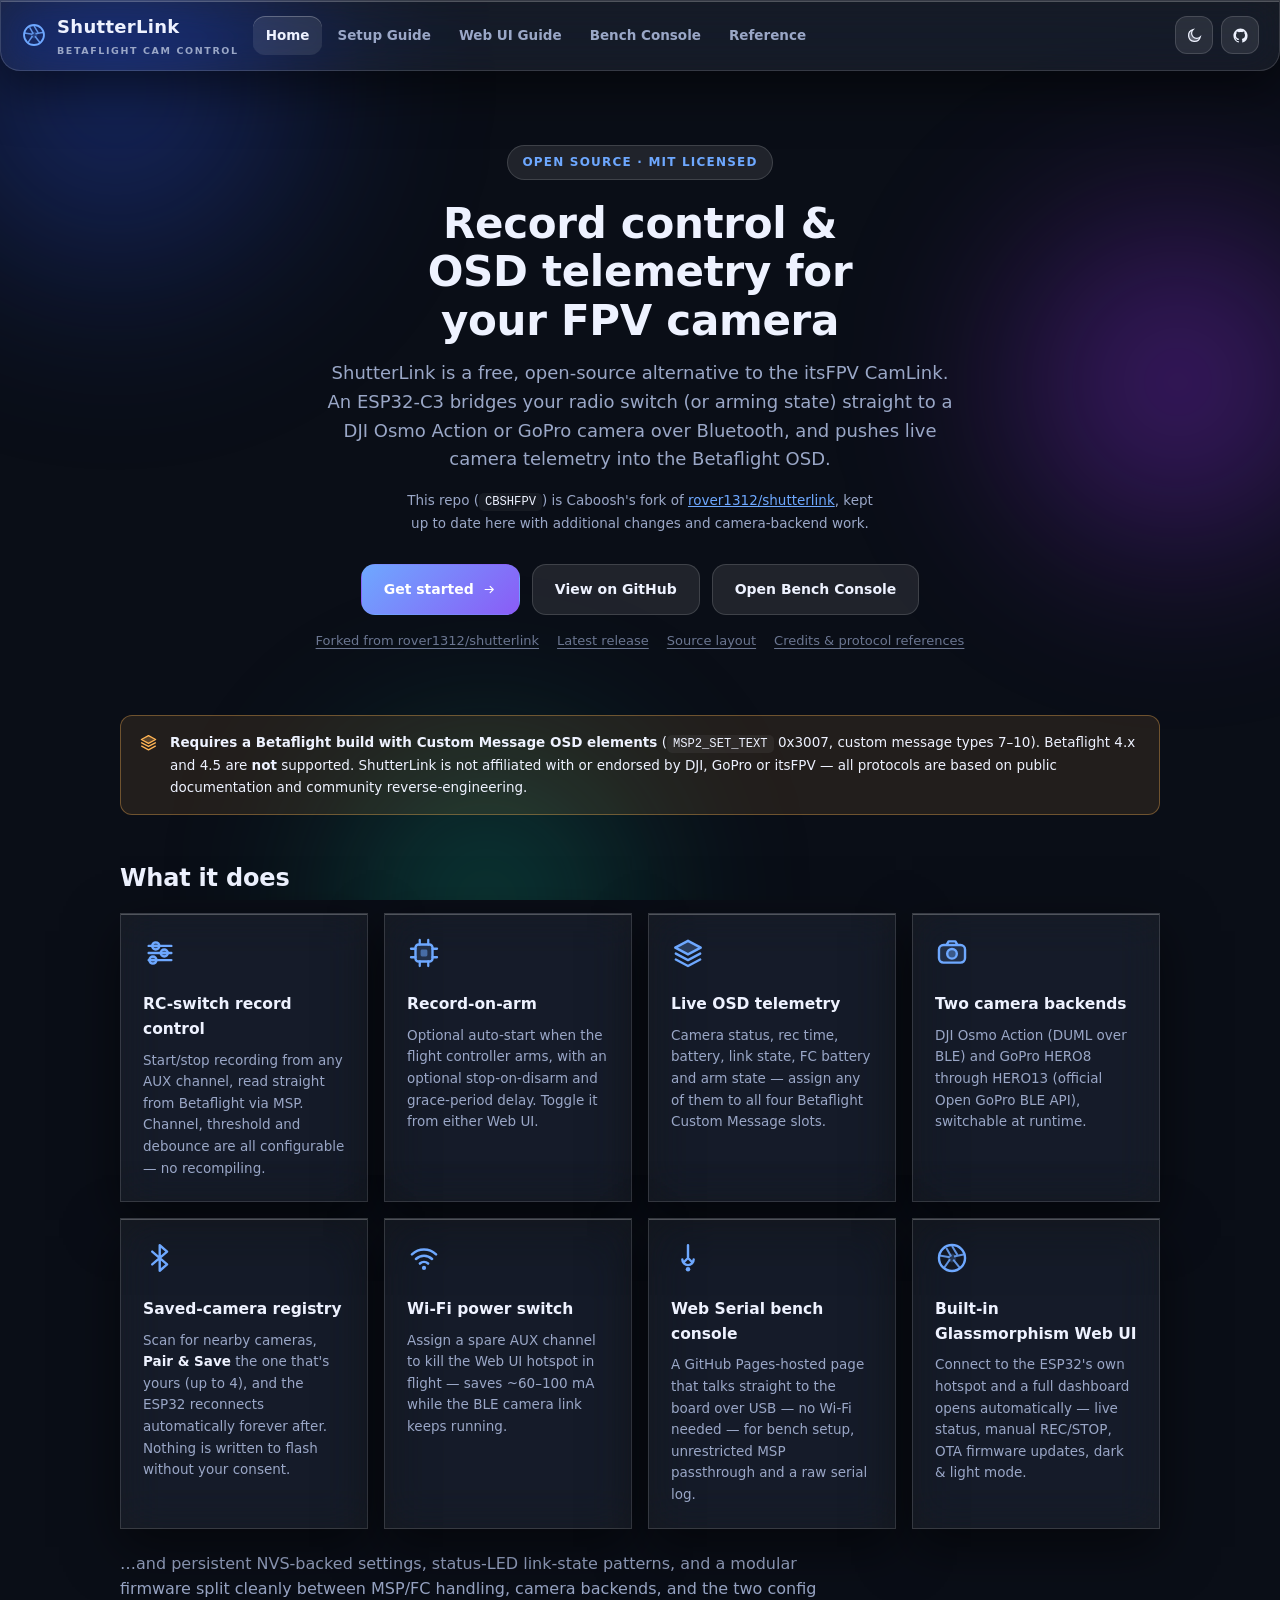
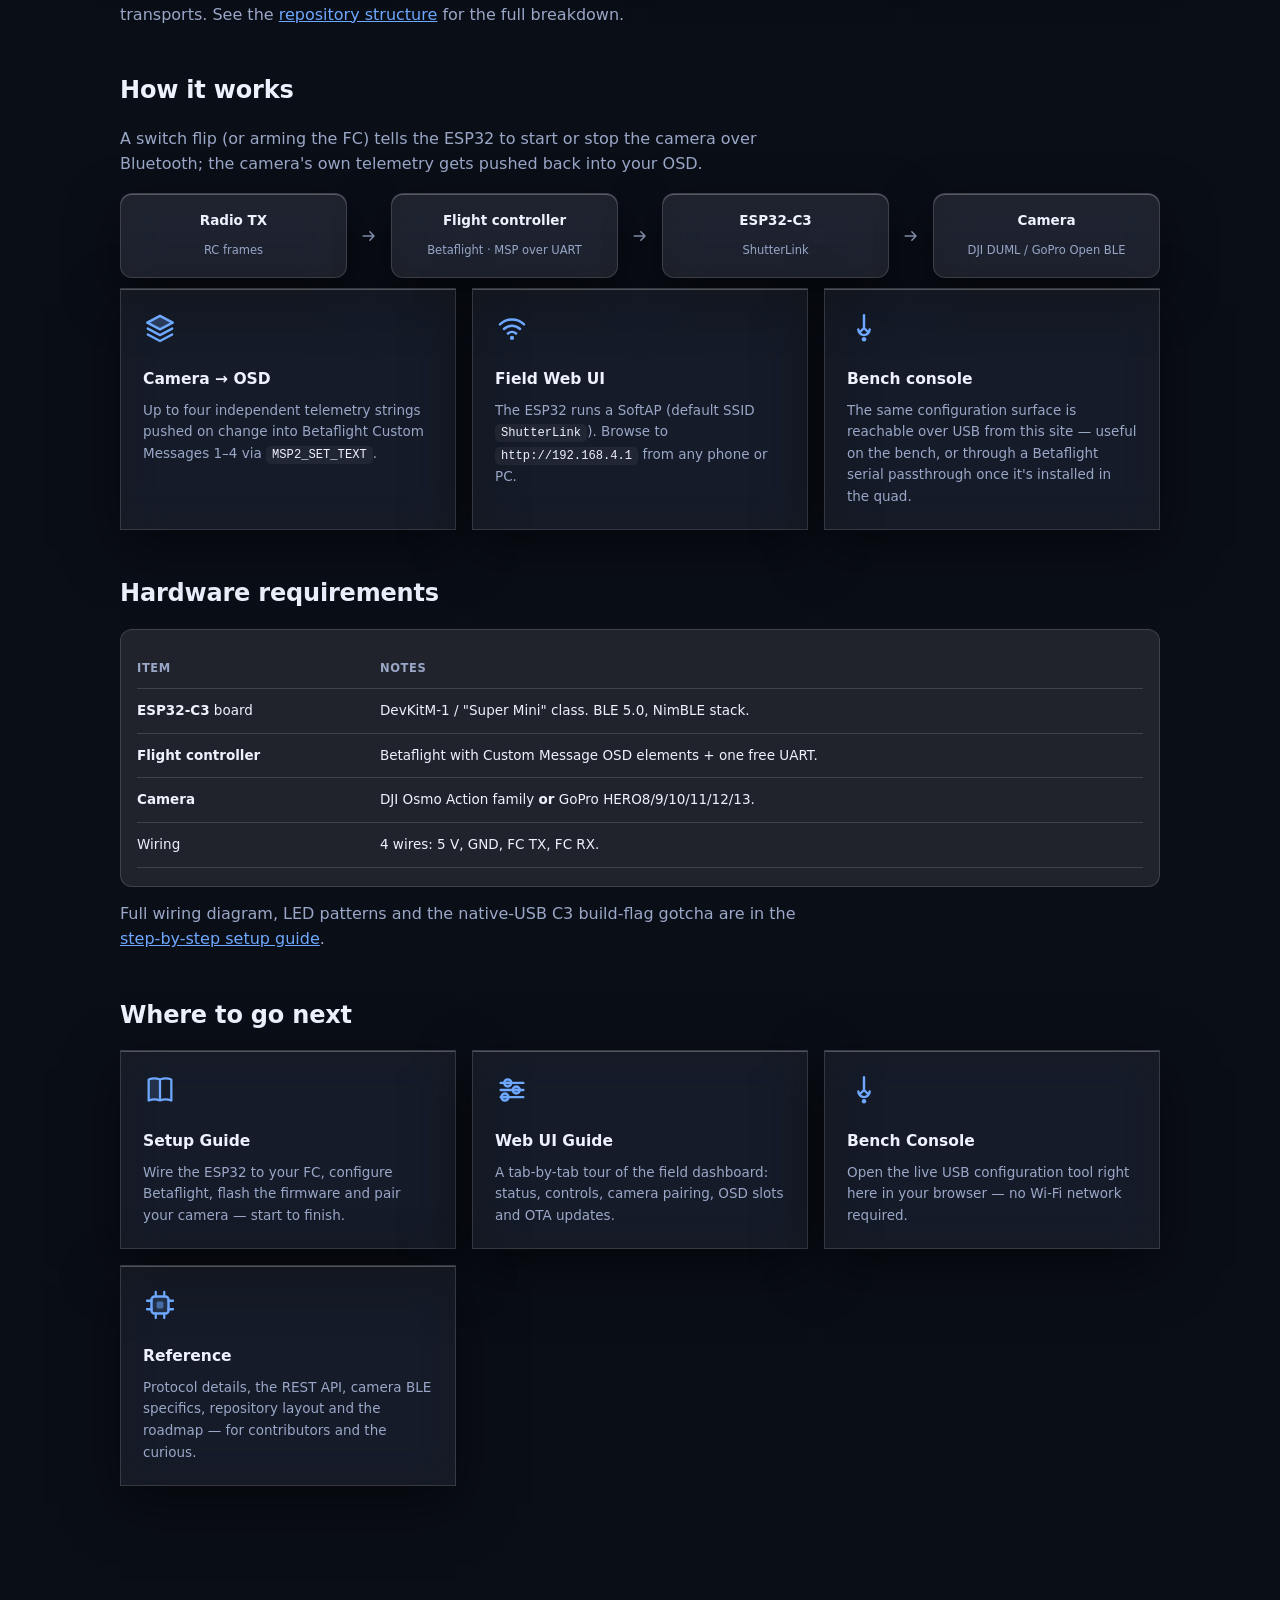
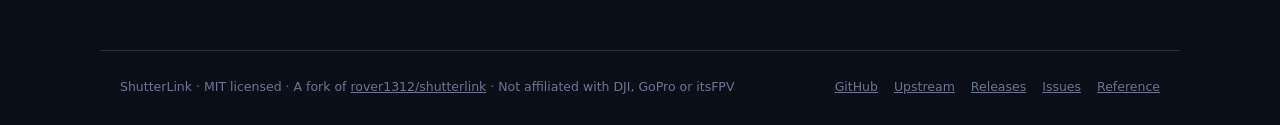
==== commit f2b292eb: "Add Fork Acknowledgement/Credits to site, Restyled Bench Console" ====
--- a/docs/index.html
+++ b/docs/index.html
@@ -56,12 +56,16 @@
     <p class="sub">ShutterLink is a free, open-source alternative to the itsFPV CamLink. An ESP32-C3
       bridges your radio switch (or arming state) straight to a DJI Osmo Action or GoPro camera over
       Bluetooth, and pushes live camera telemetry into the Betaflight OSD.</p>
+    <p class="sub" style="font-size:13.5px;margin-top:-14px">This repo (<code>CBSHFPV</code>) is
+      Caboosh's fork of <a href="https://github.com/rover1312/shutterlink" target="_blank" rel="noopener">rover1312/shutterlink</a>,
+      kept up to date here with additional changes and camera-backend work.</p>
     <div class="hero-ctas">
       <a class="btn primary" href="setup.html">Get started <svg width="15" height="15"><use href="#i-arrow"/></svg></a>
       <a class="btn" href="https://github.com/Caboosh/shutterlink-CBSHFPV" target="_blank" rel="noopener">View on GitHub</a>
       <a class="btn" href="console.html">Open Bench Console</a>
     </div>
     <div class="hero-links">
+      <a href="https://github.com/rover1312/shutterlink" target="_blank" rel="noopener">Forked from rover1312/shutterlink</a>
       <a href="https://github.com/Caboosh/shutterlink-CBSHFPV/releases" target="_blank" rel="noopener">Latest release</a>
       <a href="reference.html#repository-structure">Source layout</a>
       <a href="reference.html#credits">Credits &amp; protocol references</a>
@@ -219,9 +223,10 @@
 </main>
 
 <footer class="site-footer">
-  <span>ShutterLink · MIT licensed · Not affiliated with DJI, GoPro or itsFPV</span>
+  <span>ShutterLink · MIT licensed · A fork of <a href="https://github.com/rover1312/shutterlink" target="_blank" rel="noopener">rover1312/shutterlink</a> · Not affiliated with DJI, GoPro or itsFPV</span>
   <div class="footer-links">
     <a href="https://github.com/Caboosh/shutterlink-CBSHFPV" target="_blank" rel="noopener">GitHub</a>
+    <a href="https://github.com/rover1312/shutterlink" target="_blank" rel="noopener">Upstream</a>
     <a href="https://github.com/Caboosh/shutterlink-CBSHFPV/releases" target="_blank" rel="noopener">Releases</a>
     <a href="https://github.com/Caboosh/shutterlink-CBSHFPV/issues" target="_blank" rel="noopener">Issues</a>
     <a href="reference.html">Reference</a>
--- a/docs/assets/site.css
+++ b/docs/assets/site.css
@@ -33,6 +33,7 @@
 }
 
 *{box-sizing:border-box}
+[hidden]{display:none !important}
 html{scroll-behavior:smooth}
 body{
   margin:0;
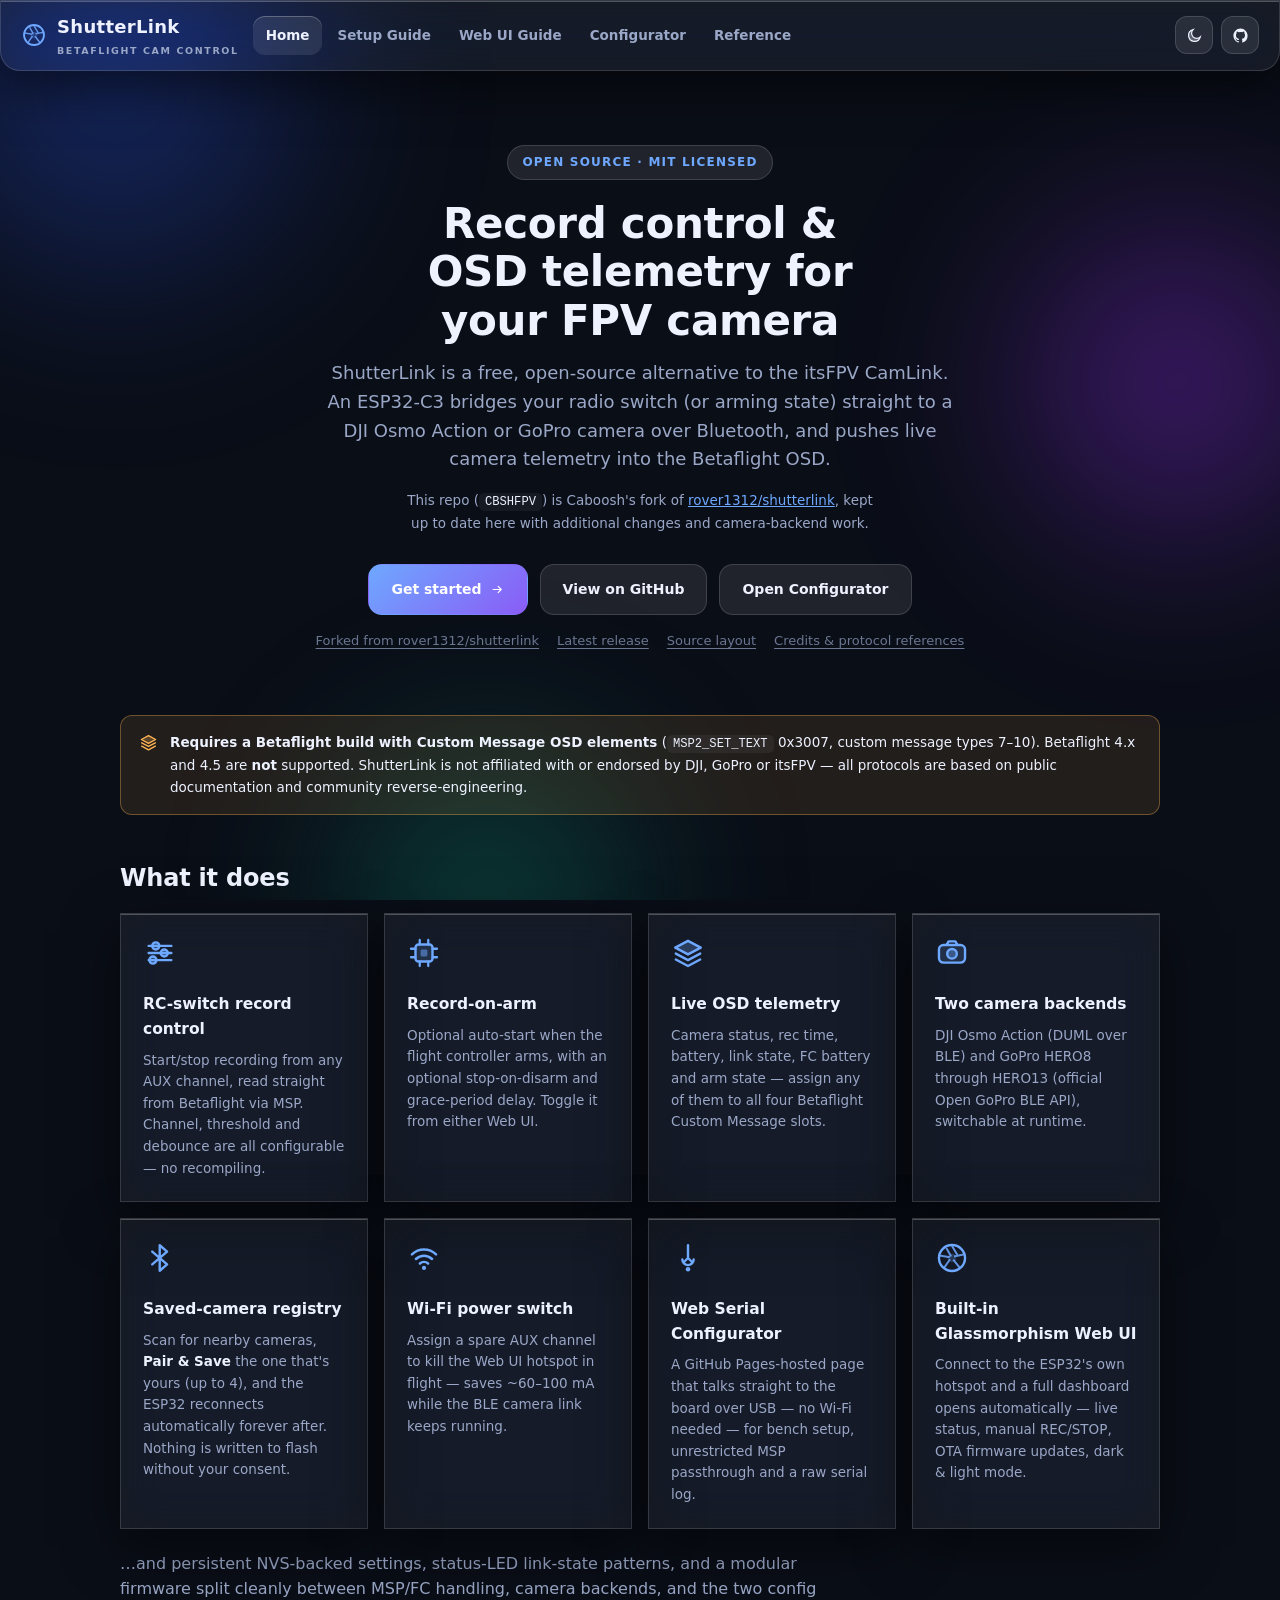
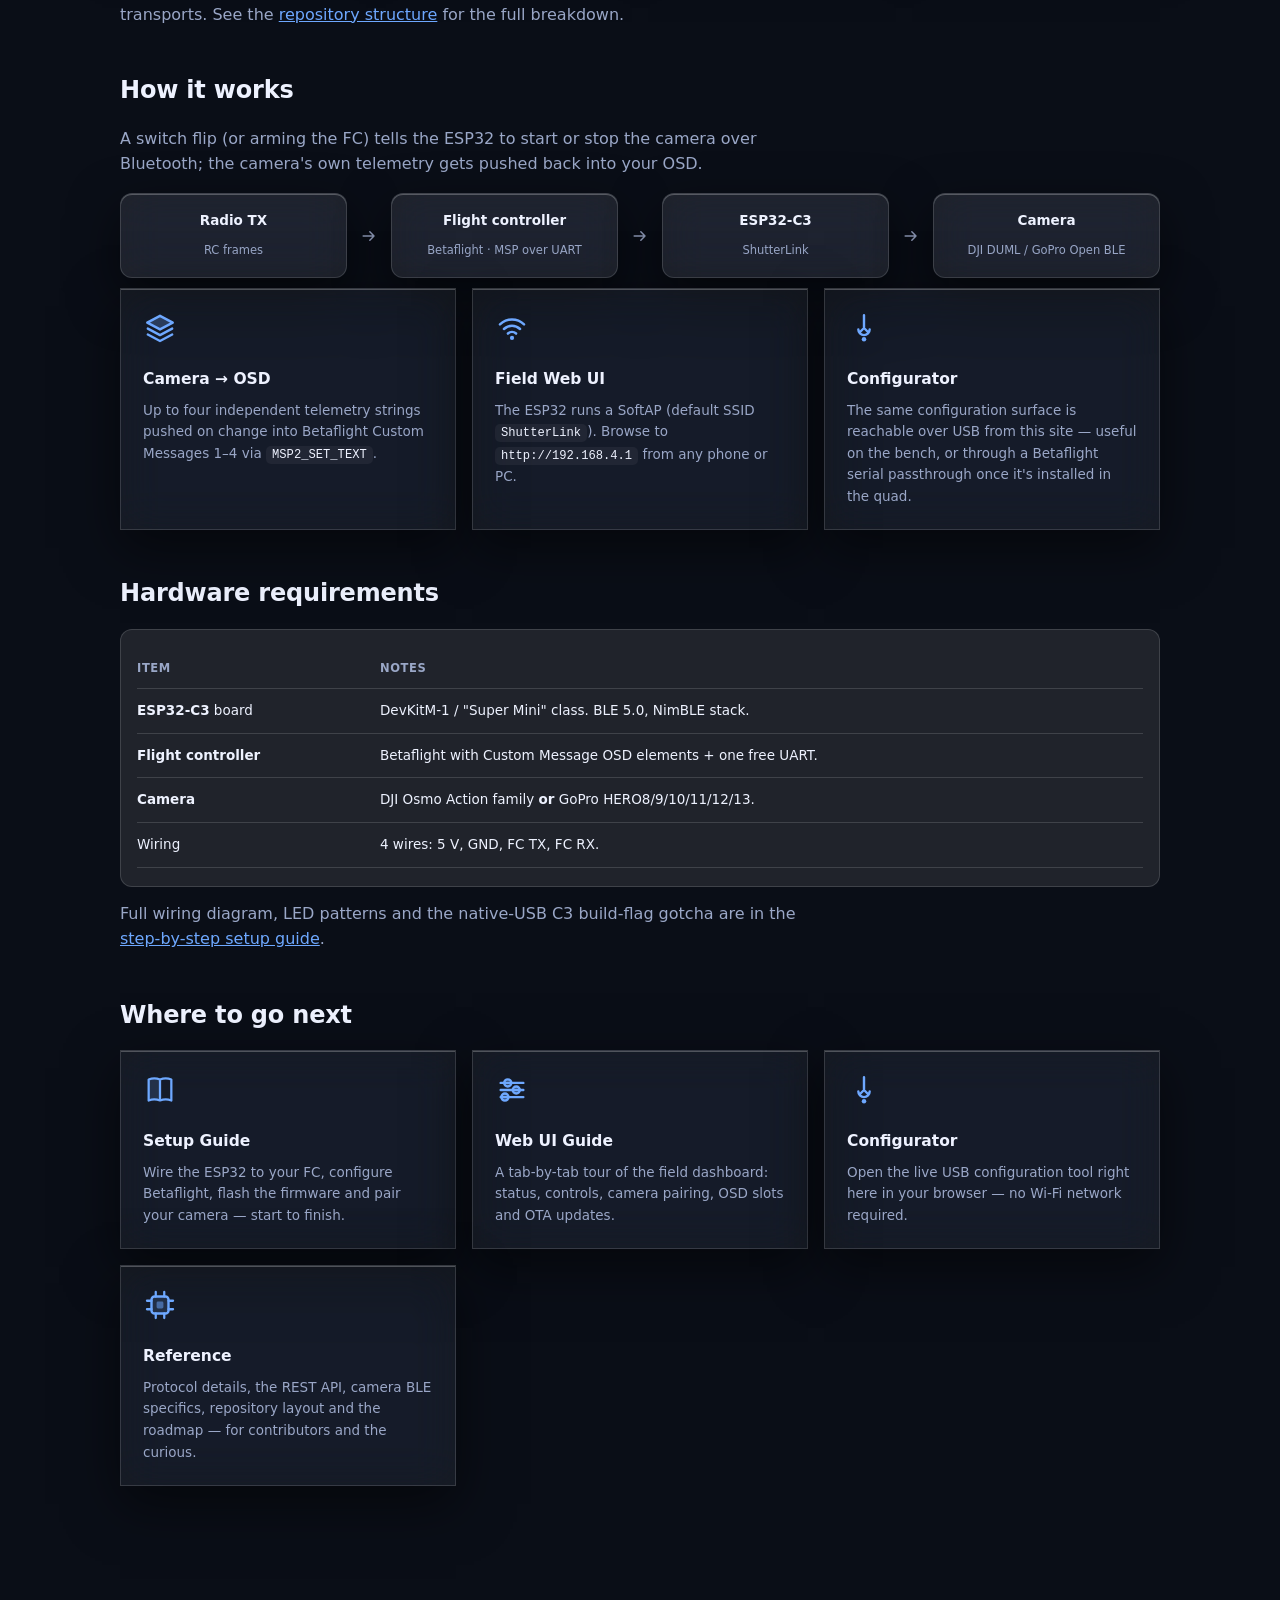
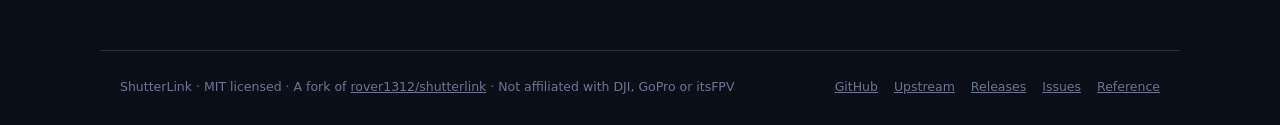
==== commit b9f2c9ab: "rename the bench console to Configurator" ====
--- a/docs/index.html
+++ b/docs/index.html
@@ -39,7 +39,7 @@
     <a href="index.html">Home</a>
     <a href="setup.html">Setup Guide</a>
     <a href="webui.html">Web UI Guide</a>
-    <a href="console.html">Bench Console</a>
+    <a href="console.html">Configurator</a>
     <a href="reference.html">Reference</a>
   </nav>
   <div class="header-actions">
@@ -62,7 +62,7 @@
     <div class="hero-ctas">
       <a class="btn primary" href="setup.html">Get started <svg width="15" height="15"><use href="#i-arrow"/></svg></a>
       <a class="btn" href="https://github.com/Caboosh/shutterlink-CBSHFPV" target="_blank" rel="noopener">View on GitHub</a>
-      <a class="btn" href="console.html">Open Bench Console</a>
+      <a class="btn" href="console.html">Open Configurator</a>
     </div>
     <div class="hero-links">
       <a href="https://github.com/rover1312/shutterlink" target="_blank" rel="noopener">Forked from rover1312/shutterlink</a>
@@ -124,7 +124,7 @@
       </div>
       <div class="glass feature">
         <svg class="ic"><use href="#i-usb"/></svg>
-        <h3>Web Serial bench console</h3>
+        <h3>Web Serial Configurator</h3>
         <p>A GitHub Pages-hosted page that talks straight to the board over USB — no Wi-Fi needed —
           for bench setup, unrestricted MSP passthrough and a raw serial log.</p>
       </div>
@@ -169,7 +169,7 @@
       </div>
       <div class="glass feature">
         <svg class="ic"><use href="#i-usb"/></svg>
-        <h3>Bench console</h3>
+        <h3>Configurator</h3>
         <p>The same configuration surface is reachable over USB from this site — useful on the bench, or
           through a Betaflight serial passthrough once it's installed in the quad.</p>
       </div>
@@ -208,7 +208,7 @@
       </a>
       <a class="glass feature" href="console.html" style="text-decoration:none;display:block">
         <svg class="ic"><use href="#i-usb"/></svg>
-        <h3>Bench Console</h3>
+        <h3>Configurator</h3>
         <p>Open the live USB configuration tool right here in your browser — no Wi-Fi network required.</p>
       </a>
       <a class="glass feature" href="reference.html" style="text-decoration:none;display:block">
